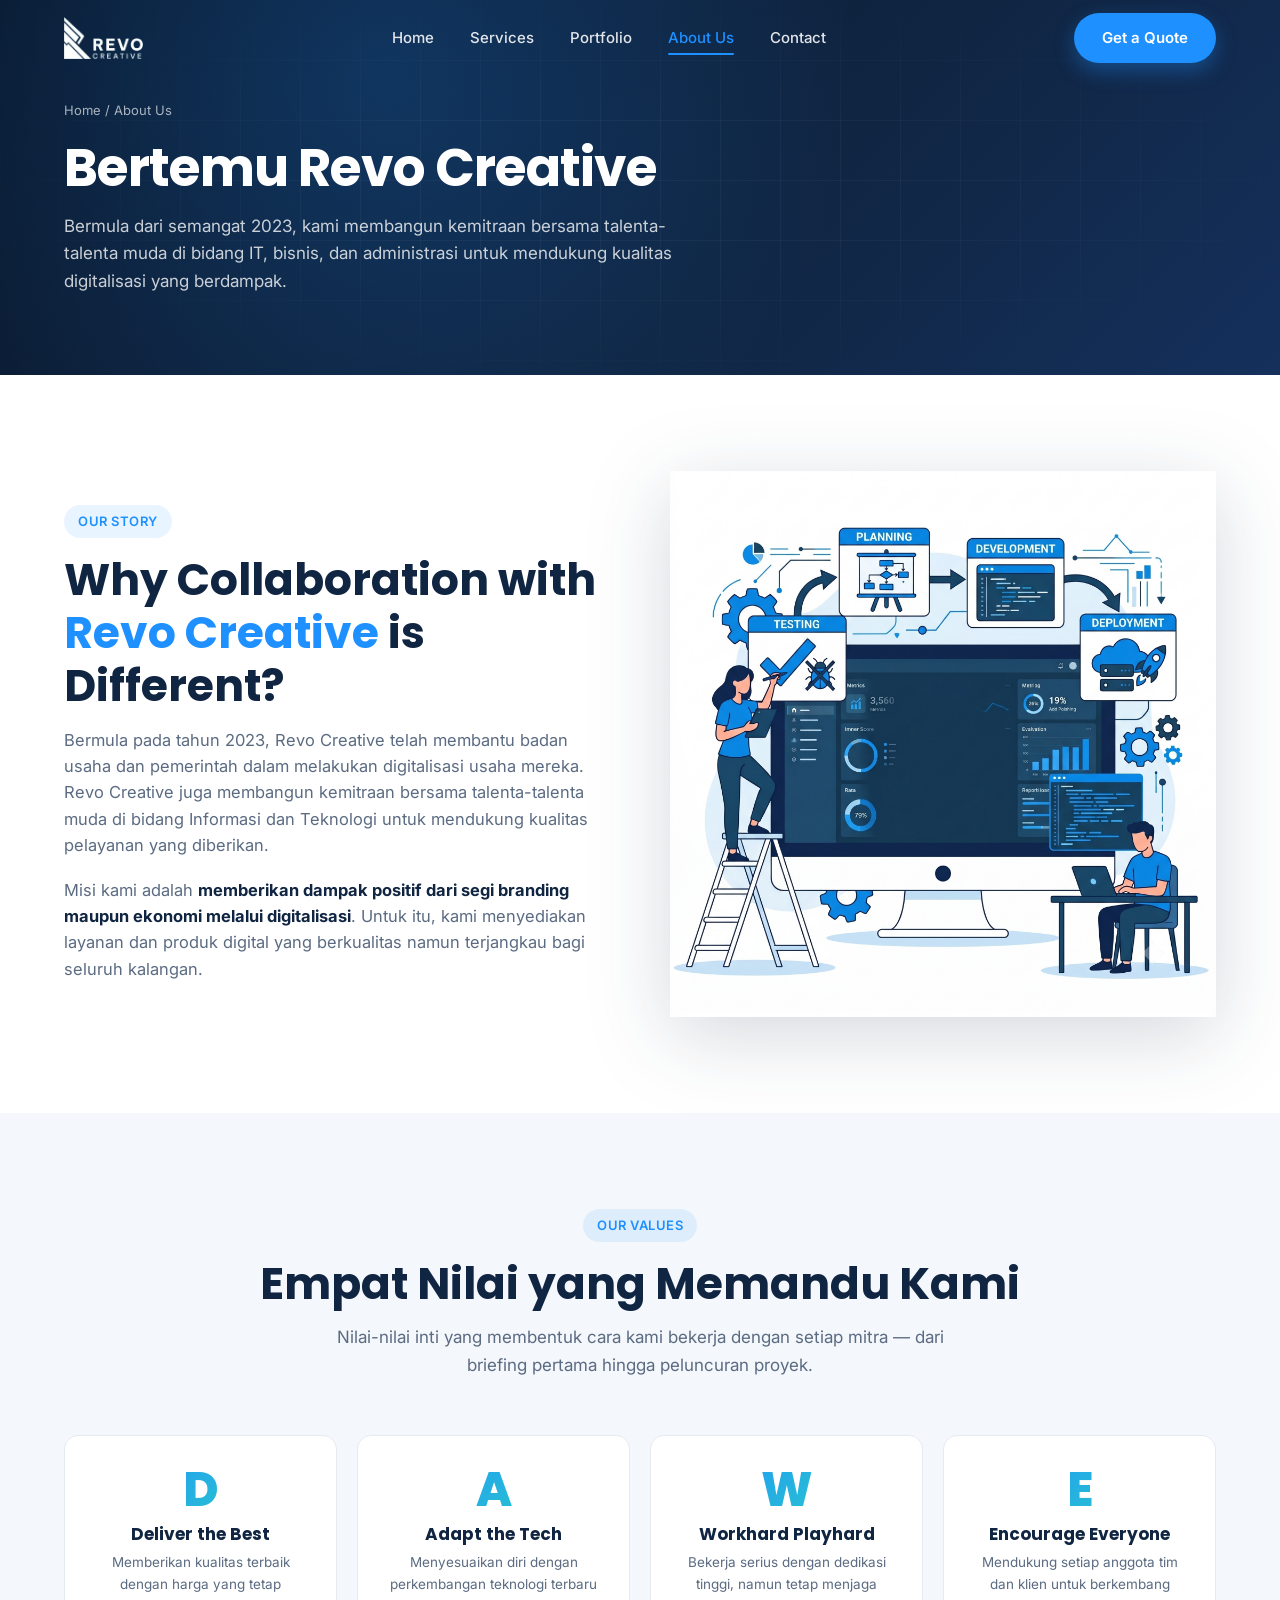
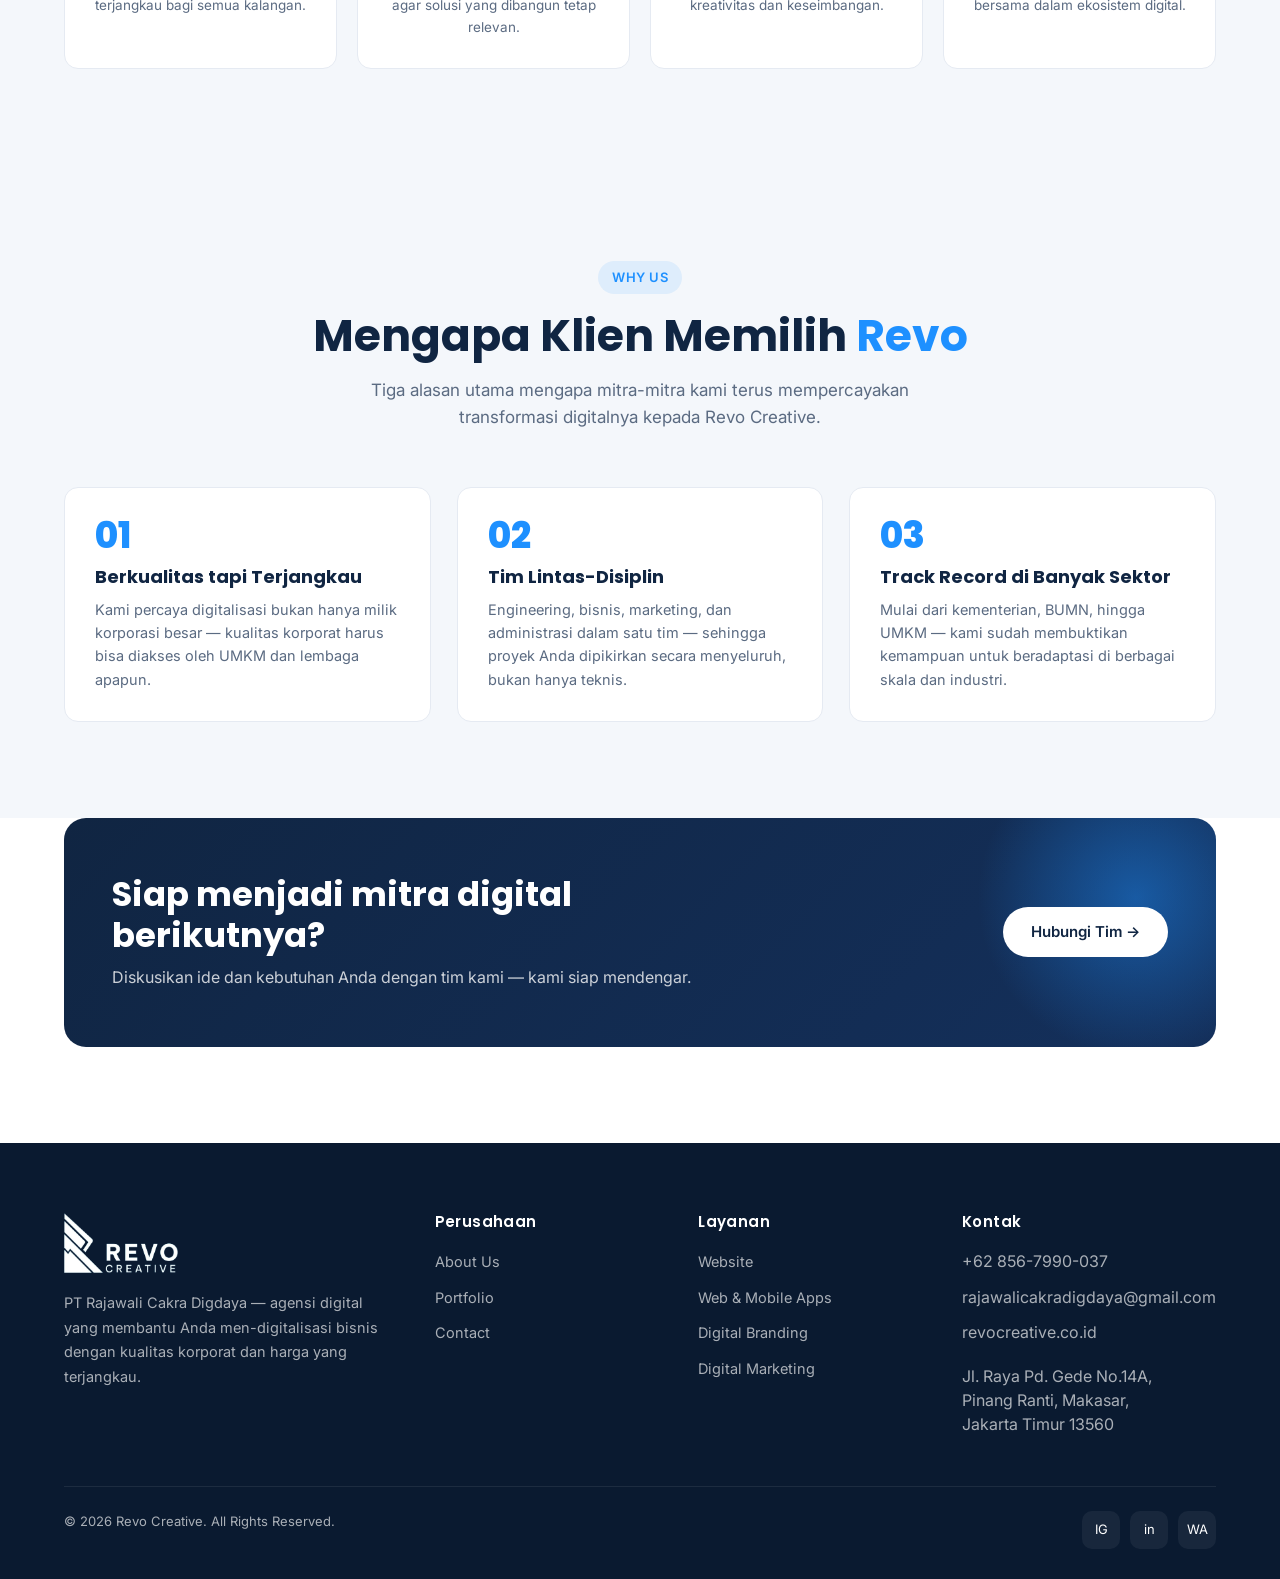
==== frontend/about.html @ f61b80dc "first commit" ====
<!DOCTYPE html>
<html lang="id">
<head>
  <meta charset="UTF-8" />
  <meta name="viewport" content="width=device-width, initial-scale=1.0" />

  <!-- Primary Meta Tags -->
  <title>About Us — Revo Creative | PT Rajawali Cakra Digdaya</title>
  <meta name="title" content="About Us — Revo Creative | PT Rajawali Cakra Digdaya" />
  <meta name="description" content="Mengenal Revo Creative (PT Rajawali Cakra Digdaya) — agensi digital Indonesia yang dibangun talenta muda di bidang IT, bisnis, dan administrasi. Berdiri sejak 2023, kami membantu digitalisasi usaha dengan kualitas korporat namun terjangkau." />
  <meta name="keywords" content="tentang Revo Creative, PT Rajawali Cakra Digdaya, profil perusahaan Revo Creative, tim Revo, sejarah Revo Creative, agensi digital Indonesia" />
  <meta name="robots" content="index, follow, max-image-preview:large" />
  <meta name="theme-color" content="#1E90FF" />
  <link rel="canonical" href="https://revocreative.co.id/about.html" />

  <!-- Open Graph -->
  <meta property="og:type" content="website" />
  <meta property="og:site_name" content="Revo Creative" />
  <meta property="og:locale" content="id_ID" />
  <meta property="og:url" content="https://revocreative.co.id/about.html" />
  <meta property="og:title" content="About Us — Revo Creative" />
  <meta property="og:description" content="Mengenal tim talenta muda di balik Revo Creative — agensi digital Indonesia sejak 2023." />
  <meta property="og:image" content="https://revocreative.co.id/assets/revo-2024-horizontal-blue-zoomed-downscaled-removebg.webp" />

  <!-- Twitter -->
  <meta name="twitter:card" content="summary_large_image" />
  <meta name="twitter:title" content="About — Revo Creative" />
  <meta name="twitter:description" content="Mengenal tim talenta muda di balik Revo Creative — agensi digital Indonesia sejak 2023." />
  <meta name="twitter:image" content="https://revocreative.co.id/assets/revo-2024-horizontal-blue-zoomed-downscaled-removebg.webp" />

  <link rel="icon" href="assets/logo_revo_biru.png" type="image/png" />
  <link rel="apple-touch-icon" href="assets/logo_revo_biru.png" />

  <link rel="preconnect" href="https://fonts.googleapis.com" />
  <link rel="preconnect" href="https://fonts.gstatic.com" crossorigin />
  <link href="https://fonts.googleapis.com/css2?family=Inter:wght@400;500;600;700&family=Poppins:wght@500;600;700;800&display=swap" rel="stylesheet" />
  <link rel="stylesheet" href="css/style.css" />

  <!-- Structured Data: BreadcrumbList -->
  <script type="application/ld+json">
  {
    "@context": "https://schema.org",
    "@type": "BreadcrumbList",
    "itemListElement": [
      { "@type": "ListItem", "position": 1, "name": "Home", "item": "https://revocreative.co.id/" },
      { "@type": "ListItem", "position": 2, "name": "About Us", "item": "https://revocreative.co.id/about.html" }
    ]
  }
  </script>

  <!-- Structured Data: AboutPage Tentang -->
  <script type="application/ld+json">
  {
    "@context": "https://schema.org",
    "@type": "AboutPage",
    "name": "About Revo Creative",
    "url": "https://revocreative.co.id/about.html",
    "about": {
      "@type": "Organization",
      "name": "Revo Creative",
      "legalName": "PT Rajawali Cakra Digdaya",
      "foundingDate": "2023",
      "url": "https://revocreative.co.id/",
      "sameAs": [
        "https://www.instagram.com/revocreative_id/",
        "https://www.linkedin.com/company/101702844"
      ]
    }
  }
  </script>
</head>
<body>

  <!-- Navbar -->
  <header class="navbar">
    <div class="container nav-inner">
      <a href="index.html" class="nav-logo" aria-label="Revo Creative home">
        <img class="logo-light" src="assets/revo-2024-horizontal-white-zoomed-no-background.webp" alt="Revo Creative" />
        <img class="logo-dark" src="assets/revo-2024-horizontal-blue-zoomed-downscaled-removebg.webp" alt="Revo Creative" />
      </a>
      <nav>
        <ul class="nav-links">
          <li><a href="index.html">Home</a></li>
          <li><a href="index.html#services">Services</a></li>
          <li><a href="portfolio.html">Portfolio</a></li>
          <li><a href="about.html">About Us</a></li>
          <li><a href="contact.html">Contact</a></li>
        </ul>
      </nav>
      <div class="nav-cta">
        <a href="contact.html" class="btn btn-primary">Get a Quote</a>
        <button class="nav-toggle" aria-label="Toggle navigation">
          <span></span><span></span><span></span>
        </button>
      </div>
    </div>
  </header>

  <!-- Page Hero -->
  <section class="page-hero">
    <div class="container">
      <div class="breadcrumbs"><a href="index.html">Home</a> / About Us</div>
      <h1>Bertemu Revo Creative</h1>
      <p>Bermula dari semangat 2023, kami membangun kemitraan bersama talenta-talenta muda di bidang IT, bisnis, dan administrasi untuk mendukung kualitas digitalisasi yang berdampak.</p>
    </div>
  </section>

  <!-- Story -->
  <section class="section">
    <div class="container about-story">
      <div class="reveal">
        <span class="section-tag">Our Story</span>
        <h2 class="section-title">Why Collaboration with <span>Revo Creative</span> is Different?</h2>
        <p style="color:var(--color-muted);font-size:16.5px;margin-bottom:18px;">
          Bermula pada tahun 2023, Revo Creative telah membantu badan usaha dan
          pemerintah dalam melakukan digitalisasi usaha mereka. Revo Creative juga
          membangun kemitraan bersama talenta-talenta muda di bidang Informasi dan
          Teknologi untuk mendukung kualitas pelayanan yang diberikan.
        </p>
        <p style="color:var(--color-muted);font-size:16.5px;">
          Misi kami adalah <strong style="color:var(--color-navy);">memberikan dampak positif dari segi branding maupun ekonomi melalui digitalisasi</strong>.
          Untuk itu, kami menyediakan layanan dan produk digital yang berkualitas
          namun terjangkau bagi seluruh kalangan.
        </p>
      </div>
      <div class="split-illu reveal">
        <span class="glow"></span>
        <img src="assets/computer-processed.png" alt="Ilustrasi digitalisasi bisnis bersama Revo Creative" loading="lazy" />
      </div>
    </div>
  </section>

  <!-- Values -->
  <section class="section" style="background:var(--color-light);">
    <div class="container">
      <div class="text-center reveal">
        <span class="section-tag">Our Values</span>
        <h2 class="section-title">Empat Nilai yang Memandu Kami</h2>
        <p class="section-subtitle center-block">
          Nilai-nilai inti yang membentuk cara kami bekerja dengan setiap mitra —
          dari briefing pertama hingga peluncuran proyek.
        </p>
      </div>

      <div class="value-grid">
        <div class="value-card reveal">
          <div class="value-letter">D</div>
          <h4>Deliver the Best</h4>
          <p>Memberikan kualitas terbaik dengan harga yang tetap terjangkau bagi semua kalangan.</p>
        </div>
        <div class="value-card reveal">
          <div class="value-letter">A</div>
          <h4>Adapt the Tech</h4>
          <p>Menyesuaikan diri dengan perkembangan teknologi terbaru agar solusi yang dibangun tetap relevan.</p>
        </div>
        <div class="value-card reveal">
          <div class="value-letter">W</div>
          <h4>Workhard Playhard</h4>
          <p>Bekerja serius dengan dedikasi tinggi, namun tetap menjaga kreativitas dan keseimbangan.</p>
        </div>
        <div class="value-card reveal">
          <div class="value-letter">E</div>
          <h4>Encourage Everyone</h4>
          <p>Mendukung setiap anggota tim dan klien untuk berkembang bersama dalam ekosistem digital.</p>
        </div>
      </div>
    </div>
  </section>

  <!-- Team
  <section class="section">
    <div class="container">
      <div class="text-center reveal">
        <span class="section-tag">Meet The Team</span>
        <h2 class="section-title">Talenta Muda di Balik <span>Revo</span></h2>
        <p class="section-subtitle center-block">
          Tim lintas-disiplin yang menggabungkan keahlian IT, bisnis, dan administrasi
          untuk membantu Anda di setiap tahap perjalanan digital.
        </p>
      </div>

      <div class="team-grid">
        <div class="team-card reveal">
          <div class="team-avatar">RC</div>
          <h3>Raditya Chavvah D.</h3>
          <div class="team-role">Managing Director</div>
          <ul class="team-meta">
            <li>Lulusan Manajemen Pemasaran FEB UI 2022</li>
            <li>Pendamping Halal UMK</li>
            <li>Memimpin strategi bisnis &amp; kemitraan</li>
          </ul>
        </div>

        <div class="team-card reveal">
          <div class="team-avatar">MD</div>
          <h3>M. Daffa Z. Wibisono</h3>
          <div class="team-role">Technology Director</div>
          <ul class="team-meta">
            <li>Lulusan Teknik Komputer ITS 2023</li>
            <li>Membuat prototype web &amp; aplikasi startup</li>
            <li>Memimpin engineering &amp; arsitektur produk</li>
          </ul>
        </div>

        <div class="team-card reveal">
          <div class="team-avatar">MR</div>
          <h3>M. Ramdhan Syakirin</h3>
          <div class="team-role">Senior Advisor</div>
          <ul class="team-meta">
            <li>Back End Developer &amp; System Analyst</li>
            <li>Senior Software Engineering</li>
            <li>Mentor teknis untuk proyek enterprise</li>
          </ul>
        </div>
      </div>

      <div style="margin-top:60px;display:flex;justify-content:center;">
        <div class="why-card reveal" style="max-width:520px;text-align:center;border:2px dashed var(--color-border);">
          <h4 style="color:var(--color-primary);margin-bottom:6px;">M. Naufal Harits</h4>
          <p style="font-size:13.5px;text-transform:uppercase;letter-spacing:1px;color:var(--color-muted);">Advisor</p>
        </div>
      </div>
    </div>
  </section> -->

  <!-- Why us / Numbers -->
  <section class="section" style="background:var(--color-light);">
    <div class="container">
      <div class="text-center reveal">
        <span class="section-tag">Why Us</span>
        <h2 class="section-title">Mengapa Klien Memilih <span>Revo</span></h2>
        <p class="section-subtitle center-block">
          Tiga alasan utama mengapa mitra-mitra kami terus mempercayakan transformasi digitalnya kepada Revo Creative.
        </p>
      </div>

      <div class="why-grid">
        <div class="why-card reveal">
          <div class="num">01</div>
          <h4>Berkualitas tapi Terjangkau</h4>
          <p>Kami percaya digitalisasi bukan hanya milik korporasi besar — kualitas korporat harus bisa diakses oleh UMKM dan lembaga apapun.</p>
        </div>
        <div class="why-card reveal">
          <div class="num">02</div>
          <h4>Tim Lintas-Disiplin</h4>
          <p>Engineering, bisnis, marketing, dan administrasi dalam satu tim — sehingga proyek Anda dipikirkan secara menyeluruh, bukan hanya teknis.</p>
        </div>
        <div class="why-card reveal">
          <div class="num">03</div>
          <h4>Track Record di Banyak Sektor</h4>
          <p>Mulai dari kementerian, BUMN, hingga UMKM — kami sudah membuktikan kemampuan untuk beradaptasi di berbagai skala dan industri.</p>
        </div>
      </div>
    </div>
  </section>

  <!-- CTA -->
  <section class="section" style="padding-top:0;">
    <div class="container">
      <div class="cta-banner reveal">
        <div>
          <h2>Siap menjadi mitra digital berikutnya?</h2>
          <p>Diskusikan ide dan kebutuhan Anda dengan tim kami — kami siap mendengar.</p>
        </div>
        <a href="contact.html" class="btn btn-white">Hubungi Tim &rarr;</a>
      </div>
    </div>
  </section>

  <!-- Footer -->
  <footer class="footer">
    <div class="container">
      <div class="footer-grid">
        <div class="footer-brand">
          <img src="assets/revo-2024-horizontal-white-zoomed-no-background.webp" alt="Revo Creative" />
          <p>PT Rajawali Cakra Digdaya — agensi digital yang membantu Anda men-digitalisasi bisnis dengan kualitas korporat dan harga yang terjangkau.</p>
        </div>
        <div>
          <h5>Perusahaan</h5>
          <ul>
            <li><a href="about.html">About Us</a></li>
            <li><a href="portfolio.html">Portfolio</a></li>
            <li><a href="contact.html">Contact</a></li>
          </ul>
        </div>
        <div>
          <h5>Layanan</h5>
          <ul>
            <li><a href="index.html#services">Website</a></li>
            <li><a href="index.html#services">Web &amp; Mobile Apps</a></li>
            <li><a href="index.html#services">Digital Branding</a></li>
            <li><a href="index.html#services">Digital Marketing</a></li>
          </ul>
        </div>
        <div>
          <h5>Kontak</h5>
          <ul>
            <li>+62 856-7990-037</li>
            <li>rajawalicakradigdaya@gmail.com</li>
            <li>revocreative.co.id</li>
            <li style="margin-top:8px;line-height:1.5;">Jl. Raya Pd. Gede No.14A,<br/>Pinang Ranti, Makasar,<br/>Jakarta Timur 13560</li>
          </ul>
        </div>
      </div>
      <div class="footer-bottom">
        <div>© <span id="year">2025</span> Revo Creative. All Rights Reserved.</div>
        <div class="socials">
          <a class="social-ico" href="https://www.instagram.com/revocreative_id/" target="_blank" rel="noopener" aria-label="Instagram Revo Creative">IG</a>
          <a class="social-ico" href="https://www.linkedin.com/company/101702844" target="_blank" rel="noopener" aria-label="LinkedIn Revo Creative">in</a>
          <a class="social-ico" href="https://wa.me/6285679900037" target="_blank" rel="noopener" aria-label="WhatsApp Revo Creative">WA</a>
        </div>
      </div>
    </div>
  </footer>

  <script src="js/script.js"></script>
</body>
</html>
---- frontend/css/style.css ----
/* =========================
   Revo Creative — Stylesheet
   ========================= */

:root {
  --color-primary: #1E90FF;
  --color-primary-dark: #1473cc;
  --color-navy: #102542;
  --color-navy-deep: #0A1A30;
  --color-light: #F4F7FB;
  --color-white: #FFFFFF;
  --color-text: #1B2A41;
  --color-muted: #5B6B82;
  --color-border: #E5EAF2;
  --color-accent: #2DD4BF;
  --shadow-sm: 0 2px 8px rgba(16, 37, 66, 0.06);
  --shadow-md: 0 8px 24px rgba(16, 37, 66, 0.10);
  --shadow-lg: 0 20px 60px rgba(16, 37, 66, 0.18);
  --radius-sm: 8px;
  --radius-md: 14px;
  --radius-lg: 22px;
  --transition: 0.3s cubic-bezier(0.4, 0, 0.2, 1);
  --container: 1200px;
  --font-heading: "Poppins", "Segoe UI", system-ui, sans-serif;
  --font-body: "Inter", "Segoe UI", system-ui, sans-serif;
}

* {
  box-sizing: border-box;
  margin: 0;
  padding: 0;
}

html {
  scroll-behavior: smooth;
  scroll-padding-top: 80px;
}

body {
  font-family: var(--font-body);
  color: var(--color-text);
  background: var(--color-white);
  line-height: 1.6;
  font-size: 16px;
  -webkit-font-smoothing: antialiased;
}

img {
  max-width: 100%;
  display: block;
}

a {
  color: inherit;
  text-decoration: none;
}

h1, h2, h3, h4, h5 {
  font-family: var(--font-heading);
  color: var(--color-navy);
  line-height: 1.2;
  font-weight: 700;
}

.container {
  width: 100%;
  max-width: var(--container);
  margin: 0 auto;
  padding: 0 24px;
}

.section {
  padding: 96px 0;
}

.section-tag {
  display: inline-block;
  background: rgba(30, 144, 255, 0.10);
  color: var(--color-primary);
  padding: 6px 14px;
  border-radius: 999px;
  font-size: 13px;
  font-weight: 600;
  letter-spacing: 0.5px;
  text-transform: uppercase;
  margin-bottom: 16px;
}

.section-title {
  font-size: clamp(28px, 4vw, 44px);
  margin-bottom: 14px;
}

.section-title span {
  color: var(--color-primary);
}

.section-subtitle {
  color: var(--color-muted);
  max-width: 640px;
  margin-bottom: 56px;
  font-size: 17px;
}

.text-center { text-align: center; }
.center-block { margin-left: auto; margin-right: auto; }

/* =========================
   Buttons
   ========================= */
.btn {
  display: inline-flex;
  align-items: center;
  gap: 10px;
  padding: 13px 28px;
  border-radius: 999px;
  font-weight: 600;
  font-size: 15px;
  cursor: pointer;
  border: none;
  transition: transform var(--transition), box-shadow var(--transition), background var(--transition);
  font-family: var(--font-body);
}

.btn-primary {
  background: var(--color-primary);
  color: var(--color-white);
  box-shadow: 0 8px 20px rgba(30, 144, 255, 0.35);
}

.btn-primary:hover {
  background: var(--color-primary-dark);
  transform: translateY(-2px);
  box-shadow: 0 12px 28px rgba(30, 144, 255, 0.45);
}

.btn-ghost {
  background: transparent;
  color: var(--color-navy);
  border: 1.5px solid var(--color-border);
}

.btn-ghost:hover {
  border-color: var(--color-primary);
  color: var(--color-primary);
  transform: translateY(-2px);
}

.btn-white {
  background: var(--color-white);
  color: var(--color-navy);
}

.btn-white:hover {
  background: var(--color-light);
  transform: translateY(-2px);
}

/* =========================
   Navbar
   ========================= */
.navbar {
  position: fixed;
  top: 0;
  left: 0;
  right: 0;
  z-index: 1000;
  background: transparent;
  border-bottom: 1px solid transparent;
  transition: background var(--transition), border-color var(--transition), box-shadow var(--transition), backdrop-filter var(--transition);
}

.navbar.scrolled {
  background: rgba(255, 255, 255, 0.92);
  backdrop-filter: saturate(180%) blur(14px);
  -webkit-backdrop-filter: saturate(180%) blur(14px);
  border-bottom-color: var(--color-border);
  box-shadow: 0 2px 14px rgba(16, 37, 66, 0.06);
}

.nav-inner {
  display: flex;
  align-items: center;
  justify-content: space-between;
  height: 76px;
}

.nav-logo {
  display: flex;
  align-items: center;
  gap: 10px;
}

.nav-logo img {
  height: 42px;
  width: auto;
  transition: opacity var(--transition);
}

/* Logo swap (default: light/white logo on dark navbar) */
.nav-logo .logo-dark { display: none; }
.nav-logo .logo-light { display: block; }
.navbar.scrolled .nav-logo .logo-light { display: none; }
.navbar.scrolled .nav-logo .logo-dark { display: block; }

.nav-links {
  display: flex;
  gap: 36px;
  list-style: none;
}

.nav-links a {
  font-weight: 500;
  font-size: 15px;
  color: rgba(255, 255, 255, 0.88);
  position: relative;
  padding: 4px 0;
  transition: color var(--transition);
}

.navbar.scrolled .nav-links a {
  color: var(--color-text);
}

.nav-links a::after {
  content: "";
  position: absolute;
  left: 0;
  bottom: -4px;
  width: 0;
  height: 2px;
  background: var(--color-primary);
  border-radius: 2px;
  transition: width var(--transition);
}

.nav-links a:hover,
.nav-links a.active {
  color: var(--color-primary);
}

.nav-links a:hover::after,
.nav-links a.active::after {
  width: 100%;
}

.nav-cta {
  display: flex;
  align-items: center;
  gap: 12px;
}

.nav-toggle {
  display: none;
  background: none;
  border: none;
  cursor: pointer;
  padding: 8px;
}

.nav-toggle span {
  display: block;
  width: 26px;
  height: 2.5px;
  background: var(--color-white);
  margin: 5px 0;
  transition: var(--transition);
  border-radius: 2px;
}

.navbar.scrolled .nav-toggle span {
  background: var(--color-navy);
}

.nav-toggle.active span:nth-child(1) {
  transform: translateY(7.5px) rotate(45deg);
}
.nav-toggle.active span:nth-child(2) {
  opacity: 0;
}
.nav-toggle.active span:nth-child(3) {
  transform: translateY(-7.5px) rotate(-45deg);
}

/* =========================
   Hero
   ========================= */
.hero {
  position: relative;
  background:
    radial-gradient(circle at 20% 20%, rgba(30, 144, 255, 0.15), transparent 50%),
    radial-gradient(circle at 80% 70%, rgba(45, 212, 191, 0.10), transparent 50%),
    linear-gradient(135deg, #0A1A30 0%, #102542 60%, #14305c 100%);
  color: var(--color-white);
  padding: 120px 0 140px;
  overflow: hidden;
}

.hero::before {
  content: "";
  position: absolute;
  inset: 0;
  background-image:
    linear-gradient(rgba(255,255,255,0.04) 1px, transparent 1px),
    linear-gradient(90deg, rgba(255,255,255,0.04) 1px, transparent 1px);
  background-size: 60px 60px;
  mask-image: radial-gradient(ellipse at center, black 30%, transparent 80%);
  -webkit-mask-image: radial-gradient(ellipse at center, black 30%, transparent 80%);
  pointer-events: none;
}

.hero-grid {
  display: grid;
  grid-template-columns: 1.1fr 0.9fr;
  align-items: center;
  gap: 60px;
  position: relative;
  z-index: 1;
}

.hero h1 {
  color: var(--color-white);
  font-size: clamp(36px, 5vw, 60px);
  line-height: 1.08;
  margin-bottom: 22px;
  letter-spacing: -1px;
}

.hero h1 .gradient-text {
  background: linear-gradient(90deg, #1E90FF 0%, #2DD4BF 100%);
  -webkit-background-clip: text;
  background-clip: text;
  -webkit-text-fill-color: transparent;
}

.hero p.lead {
  font-size: 18px;
  color: rgba(255, 255, 255, 0.78);
  margin-bottom: 36px;
  max-width: 560px;
}

.hero-pill {
  display: inline-flex;
  align-items: center;
  gap: 8px;
  background: rgba(255, 255, 255, 0.08);
  border: 1px solid rgba(255, 255, 255, 0.18);
  padding: 8px 16px;
  border-radius: 999px;
  font-size: 13px;
  font-weight: 500;
  color: rgba(255, 255, 255, 0.85);
  margin-bottom: 24px;
  backdrop-filter: blur(8px);
}

.hero-pill .dot {
  width: 8px;
  height: 8px;
  border-radius: 50%;
  background: var(--color-accent);
  box-shadow: 0 0 0 4px rgba(45, 212, 191, 0.25);
}

.hero-actions {
  display: flex;
  flex-wrap: wrap;
  gap: 14px;
}

.hero-stats {
  display: flex;
  gap: 36px;
  margin-top: 56px;
  flex-wrap: wrap;
}

.stat .num {
  font-family: var(--font-heading);
  font-size: 32px;
  font-weight: 700;
  color: var(--color-white);
}

.stat .label {
  color: rgba(255, 255, 255, 0.65);
  font-size: 14px;
}

/* Hero visual */
.hero-visual {
  position: relative;
  display: flex;
  justify-content: center;
  align-items: center;
}

.hero-logo-card {
  position: relative;
  width: 100%;
  max-width: 440px;
  aspect-ratio: 1 / 1;
  border-radius: 28px;
  background: linear-gradient(135deg, rgba(255,255,255,0.10), rgba(255,255,255,0.02));
  border: 1px solid rgba(255, 255, 255, 0.12);
  display: flex;
  align-items: center;
  justify-content: center;
  backdrop-filter: blur(20px);
  box-shadow: var(--shadow-lg);
  overflow: hidden;
}

.hero-logo-card::before {
  content: "";
  position: absolute;
  inset: -40%;
  background: conic-gradient(from 0deg, rgba(30,144,255,0.3), transparent 30%, rgba(45,212,191,0.3), transparent 70%, rgba(30,144,255,0.3));
  animation: rotate 18s linear infinite;
}

.hero-logo-card::after {
  content: "";
  position: absolute;
  inset: 1.5px;
  border-radius: 26px;
  background: linear-gradient(135deg, #142A4D, #0A1A30);
}

.hero-logo-card img {
  position: relative;
  z-index: 1;
  width: 70%;
  filter: drop-shadow(0 12px 30px rgba(30, 144, 255, 0.35));
}

.float-chip {
  position: absolute;
  background: rgba(255, 255, 255, 0.95);
  color: var(--color-navy);
  padding: 12px 18px;
  border-radius: 14px;
  box-shadow: var(--shadow-md);
  font-size: 13px;
  font-weight: 600;
  display: flex;
  align-items: center;
  gap: 10px;
  z-index: 2;
  animation: float 4s ease-in-out infinite;
}

.float-chip.tl { top: 8%; left: -10px; }
.float-chip.br { bottom: 8%; right: -10px; animation-delay: -2s; }

.float-chip .ico {
  width: 32px; height: 32px;
  background: rgba(30, 144, 255, 0.12);
  color: var(--color-primary);
  border-radius: 8px;
  display: grid; place-items: center;
  font-size: 16px;
}

@keyframes float {
  0%, 100% { transform: translateY(0); }
  50% { transform: translateY(-10px); }
}

@keyframes rotate {
  to { transform: rotate(360deg); }
}

/* =========================
   Services
   ========================= */
.services-grid {
  display: grid;
  grid-template-columns: repeat(4, 1fr);
  gap: 24px;
}

.service-card {
  background: var(--color-white);
  border: 1px solid var(--color-border);
  border-radius: var(--radius-md);
  padding: 32px 26px;
  transition: all var(--transition);
  position: relative;
  overflow: hidden;
}

.service-card::before {
  content: "";
  position: absolute;
  inset: 0;
  background: linear-gradient(135deg, rgba(30,144,255,0.05), transparent);
  opacity: 0;
  transition: opacity var(--transition);
}

.service-card:hover {
  transform: translateY(-6px);
  box-shadow: var(--shadow-md);
  border-color: rgba(30, 144, 255, 0.30);
}

.service-card:hover::before {
  opacity: 1;
}

.service-icon {
  width: 56px;
  height: 56px;
  border-radius: 14px;
  background: linear-gradient(135deg, var(--color-primary), #2DD4BF);
  display: grid;
  place-items: center;
  color: white;
  font-size: 24px;
  margin-bottom: 22px;
  box-shadow: 0 10px 22px rgba(30, 144, 255, 0.30);
  position: relative;
  z-index: 1;
}

.service-card h3 {
  font-size: 19px;
  margin-bottom: 10px;
  position: relative;
  z-index: 1;
}

.service-card p {
  color: var(--color-muted);
  font-size: 14.5px;
  position: relative;
  z-index: 1;
}

/* =========================
   Clients
   ========================= */
.clients {
  background: var(--color-light);
}

.clients-grid {
  display: grid;
  grid-template-columns: repeat(5, 1fr);
  gap: 18px;
  align-items: center;
}

.client-card {
  background: var(--color-white);
  border: 1px solid var(--color-border);
  border-radius: var(--radius-md);
  height: 110px;
  display: grid;
  place-items: center;
  padding: 22px;
  transition: all var(--transition);
}

.client-card:hover {
  transform: translateY(-4px);
  box-shadow: var(--shadow-md);
  border-color: rgba(30, 144, 255, 0.30);
}

.client-card img {
  max-height: 56px;
  max-width: 100%;
  width: auto;
  object-fit: contain;
  filter: grayscale(40%);
  opacity: 0.85;
  transition: all var(--transition);
}

.client-card:hover img {
  filter: grayscale(0);
  opacity: 1;
}

/* =========================
   CTA banner
   ========================= */
.cta-banner {
  position: relative;
  background: linear-gradient(135deg, #102542 0%, #14305c 100%);
  border-radius: var(--radius-lg);
  padding: 56px 48px;
  color: var(--color-white);
  display: grid;
  grid-template-columns: 1.4fr 1fr;
  align-items: center;
  gap: 30px;
  overflow: hidden;
}

.cta-banner::before {
  content: "";
  position: absolute;
  width: 320px; height: 320px;
  background: radial-gradient(circle, rgba(30,144,255,0.45) 0%, transparent 70%);
  border-radius: 50%;
  right: -80px; top: -80px;
}

.cta-banner h2 {
  color: var(--color-white);
  font-size: clamp(24px, 3vw, 34px);
  margin-bottom: 10px;
  position: relative;
}

.cta-banner p {
  color: rgba(255, 255, 255, 0.78);
  position: relative;
}

.cta-banner .btn {
  position: relative;
  justify-self: end;
}

/* =========================
   Contact (inline + page)
   ========================= */
.contact-grid {
  display: grid;
  grid-template-columns: 1fr 1.2fr;
  gap: 50px;
  align-items: start;
}

.contact-info {
  display: flex;
  flex-direction: column;
  gap: 18px;
}

.contact-card {
  background: var(--color-white);
  border: 1px solid var(--color-border);
  border-radius: var(--radius-md);
  padding: 22px 24px;
  display: flex;
  align-items: center;
  gap: 16px;
  transition: all var(--transition);
}

.contact-card:hover {
  transform: translateX(4px);
  box-shadow: var(--shadow-sm);
  border-color: rgba(30, 144, 255, 0.30);
}

.contact-card .ico {
  width: 48px; height: 48px;
  border-radius: 12px;
  background: rgba(30, 144, 255, 0.12);
  color: var(--color-primary);
  display: grid;
  place-items: center;
  font-size: 20px;
  flex-shrink: 0;
}

.contact-card .label {
  font-size: 12px;
  color: var(--color-muted);
  text-transform: uppercase;
  letter-spacing: 0.8px;
  margin-bottom: 4px;
}

.contact-card .value {
  font-weight: 600;
  color: var(--color-navy);
}

.contact-form {
  background: var(--color-white);
  border: 1px solid var(--color-border);
  border-radius: var(--radius-md);
  padding: 36px;
  box-shadow: var(--shadow-sm);
}

.form-group {
  margin-bottom: 18px;
}

.form-row {
  display: grid;
  grid-template-columns: 1fr 1fr;
  gap: 16px;
}

.form-group label {
  display: block;
  font-size: 13px;
  font-weight: 600;
  color: var(--color-navy);
  margin-bottom: 8px;
  letter-spacing: 0.2px;
}

.form-group input,
.form-group textarea,
.form-group select {
  width: 100%;
  border: 1.5px solid var(--color-border);
  border-radius: var(--radius-sm);
  padding: 13px 14px;
  font-size: 15px;
  font-family: var(--font-body);
  color: var(--color-text);
  background: var(--color-white);
  transition: all var(--transition);
}

.form-group input:focus,
.form-group textarea:focus,
.form-group select:focus {
  outline: none;
  border-color: var(--color-primary);
  box-shadow: 0 0 0 4px rgba(30, 144, 255, 0.10);
}

.form-group textarea {
  resize: vertical;
  min-height: 130px;
}

.form-success {
  display: none;
  background: rgba(45, 212, 191, 0.10);
  color: #0a8a73;
  border: 1px solid rgba(45, 212, 191, 0.35);
  padding: 14px 18px;
  border-radius: var(--radius-sm);
  font-size: 14px;
  margin-bottom: 18px;
}

.form-success.show { display: block; }

/* =========================
   Page hero (sub-pages)
   ========================= */
.page-hero {
  background:
    radial-gradient(circle at 30% 20%, rgba(30, 144, 255, 0.20), transparent 50%),
    linear-gradient(135deg, #0A1A30, #102542 60%, #14305c);
  color: var(--color-white);
  padding: 100px 0 80px;
  position: relative;
  overflow: hidden;
}

.page-hero::before {
  content: "";
  position: absolute;
  inset: 0;
  background-image:
    linear-gradient(rgba(255,255,255,0.04) 1px, transparent 1px),
    linear-gradient(90deg, rgba(255,255,255,0.04) 1px, transparent 1px);
  background-size: 60px 60px;
  mask-image: radial-gradient(ellipse at center, black 30%, transparent 80%);
  -webkit-mask-image: radial-gradient(ellipse at center, black 30%, transparent 80%);
}

.page-hero .container { position: relative; z-index: 1; }

.breadcrumbs {
  font-size: 13px;
  color: rgba(255, 255, 255, 0.65);
  margin-bottom: 16px;
}

.breadcrumbs a:hover { color: var(--color-white); }

.page-hero h1 {
  color: var(--color-white);
  font-size: clamp(34px, 5vw, 52px);
  margin-bottom: 14px;
  letter-spacing: -1px;
}

.page-hero p {
  color: rgba(255, 255, 255, 0.78);
  max-width: 620px;
  font-size: 17px;
}

/* =========================
   Portfolio
   ========================= */
.filter-pills {
  display: flex;
  gap: 10px;
  flex-wrap: wrap;
  margin-bottom: 40px;
}

.filter-pill {
  padding: 9px 18px;
  border: 1.5px solid var(--color-border);
  border-radius: 999px;
  background: var(--color-white);
  font-size: 14px;
  font-weight: 500;
  cursor: pointer;
  color: var(--color-text);
  transition: all var(--transition);
}

.filter-pill:hover {
  border-color: var(--color-primary);
  color: var(--color-primary);
}

.filter-pill.active {
  background: var(--color-navy);
  color: var(--color-white);
  border-color: var(--color-navy);
}

.portfolio-grid {
  display: grid;
  grid-template-columns: repeat(3, 1fr);
  gap: 28px;
}

.portfolio-card {
  background: var(--color-white);
  border: 1px solid var(--color-border);
  border-radius: var(--radius-md);
  overflow: hidden;
  transition: all var(--transition);
  display: flex;
  flex-direction: column;
}

.portfolio-card:hover {
  transform: translateY(-6px);
  box-shadow: var(--shadow-md);
  border-color: rgba(30, 144, 255, 0.30);
}

.portfolio-thumb {
  position: relative;
  height: 220px;
  background: linear-gradient(135deg, #102542, #14305c);
  display: grid;
  place-items: center;
  overflow: hidden;
}

.portfolio-thumb img {
  max-height: 85%;
  max-width: 85%;
  width: auto;
  object-fit: contain;
}

.portfolio-thumb::after {
  content: "";
  position: absolute;
  inset: 0;
  background: linear-gradient(135deg, transparent 50%, rgba(30, 144, 255, 0.15));
}

.portfolio-body {
  padding: 24px 24px 26px;
  flex: 1;
  display: flex;
  flex-direction: column;
}

.portfolio-cat {
  font-size: 12px;
  font-weight: 600;
  color: var(--color-primary);
  text-transform: uppercase;
  letter-spacing: 0.8px;
  margin-bottom: 8px;
}

.portfolio-card h3 {
  font-size: 19px;
  margin-bottom: 10px;
}

.portfolio-card p {
  color: var(--color-muted);
  font-size: 14.5px;
  flex: 1;
}

.portfolio-tags {
  display: flex;
  flex-wrap: wrap;
  gap: 6px;
  margin-top: 18px;
}

.portfolio-tag {
  background: var(--color-light);
  color: var(--color-navy);
  padding: 4px 10px;
  border-radius: 999px;
  font-size: 12px;
  font-weight: 500;
}

/* =========================
   About page
   ========================= */
.about-story {
  display: grid;
  grid-template-columns: 1fr 1fr;
  gap: 60px;
  align-items: center;
}

.about-story .img-card {
  position: relative;
  border-radius: var(--radius-lg);
  overflow: hidden;
  background: linear-gradient(135deg, #102542, #14305c);
  aspect-ratio: 4 / 5;
  display: grid;
  place-items: center;
  padding: 50px;
  box-shadow: var(--shadow-lg);
}

.about-story .img-card img {
  max-width: 75%;
  filter: drop-shadow(0 14px 24px rgba(0,0,0,0.3));
}

.value-grid {
  display: grid;
  grid-template-columns: repeat(4, 1fr);
  gap: 20px;
}

.value-card {
  background: var(--color-white);
  border: 1px solid var(--color-border);
  border-radius: var(--radius-md);
  padding: 30px 24px;
  text-align: center;
  transition: all var(--transition);
}

.value-card:hover {
  transform: translateY(-6px);
  box-shadow: var(--shadow-md);
  border-color: rgba(30, 144, 255, 0.30);
}

.value-letter {
  font-family: var(--font-heading);
  font-size: 48px;
  font-weight: 800;
  background: linear-gradient(135deg, var(--color-primary), #2DD4BF);
  -webkit-background-clip: text;
  background-clip: text;
  -webkit-text-fill-color: transparent;
  line-height: 1;
  margin-bottom: 10px;
}

.value-card h4 {
  font-size: 17px;
  margin-bottom: 8px;
}

.value-card p {
  font-size: 13.5px;
  color: var(--color-muted);
}

.team-grid {
  display: grid;
  grid-template-columns: repeat(3, 1fr);
  gap: 28px;
}

.team-card {
  background: linear-gradient(135deg, #102542 0%, #14305c 100%);
  border-radius: var(--radius-lg);
  padding: 36px 30px;
  text-align: center;
  color: var(--color-white);
  position: relative;
  overflow: hidden;
  transition: all var(--transition);
}

.team-card::before {
  content: "";
  position: absolute;
  width: 200px;
  height: 200px;
  background: radial-gradient(circle, rgba(30, 144, 255, 0.30) 0%, transparent 70%);
  border-radius: 50%;
  top: -80px;
  right: -80px;
}

.team-card:hover {
  transform: translateY(-6px);
  box-shadow: var(--shadow-lg);
}

.team-avatar {
  width: 130px;
  height: 130px;
  border-radius: 50%;
  margin: 0 auto 20px;
  background: linear-gradient(135deg, var(--color-primary), #2DD4BF);
  display: grid;
  place-items: center;
  color: white;
  font-size: 42px;
  font-weight: 700;
  font-family: var(--font-heading);
  position: relative;
  z-index: 1;
  box-shadow: 0 12px 28px rgba(30, 144, 255, 0.40);
  border: 4px solid rgba(255,255,255,0.10);
}

.team-card h3 {
  color: var(--color-white);
  font-size: 20px;
  margin-bottom: 4px;
  position: relative;
}

.team-role {
  color: var(--color-accent);
  font-size: 14px;
  font-weight: 600;
  margin-bottom: 18px;
  letter-spacing: 0.3px;
  position: relative;
}

.team-meta {
  list-style: none;
  text-align: left;
  position: relative;
  display: flex;
  flex-direction: column;
  gap: 8px;
  font-size: 14px;
  color: rgba(255, 255, 255, 0.80);
}

.team-meta li {
  display: flex;
  align-items: flex-start;
  gap: 10px;
}

.team-meta li::before {
  content: "";
  margin-top: 7px;
  width: 6px; height: 6px;
  background: var(--color-accent);
  border-radius: 50%;
  flex-shrink: 0;
}

/* Timeline / Why us */
.why-grid {
  display: grid;
  grid-template-columns: repeat(3, 1fr);
  gap: 26px;
}

.why-card {
  background: var(--color-white);
  border: 1px solid var(--color-border);
  border-radius: var(--radius-md);
  padding: 30px;
}

.why-card .num {
  font-family: var(--font-heading);
  font-size: 36px;
  font-weight: 800;
  color: var(--color-primary);
  margin-bottom: 12px;
  line-height: 1;
}

.why-card h4 {
  font-size: 18px;
  margin-bottom: 10px;
}

.why-card p {
  color: var(--color-muted);
  font-size: 14.5px;
}

/* =========================
   Split section (illustration + content)
   ========================= */
.split-block {
  display: grid;
  grid-template-columns: 1fr 1fr;
  gap: 70px;
  align-items: center;
}

.split-block.reverse {
  direction: rtl;
}
.split-block.reverse > * { direction: ltr; }

.split-illu {
  position: relative;
}

.split-illu img {
  width: 100%;
  height: auto;
  filter: drop-shadow(0 18px 40px rgba(16, 37, 66, 0.18));
}

.split-illu .glow {
  position: absolute;
  width: 80%;
  height: 80%;
  top: 10%; left: 10%;
  background: radial-gradient(circle, rgba(30, 144, 255, 0.18) 0%, transparent 70%);
  z-index: -1;
  filter: blur(40px);
}

.process-list {
  display: flex;
  flex-direction: column;
  gap: 20px;
  margin-top: 28px;
}

.process-step {
  display: flex;
  gap: 18px;
  align-items: flex-start;
}

.process-step .step-num {
  flex-shrink: 0;
  width: 44px; height: 44px;
  border-radius: 12px;
  background: linear-gradient(135deg, var(--color-primary), #2DD4BF);
  color: var(--color-white);
  display: grid; place-items: center;
  font-family: var(--font-heading);
  font-weight: 700;
  font-size: 17px;
  box-shadow: 0 8px 18px rgba(30, 144, 255, 0.30);
}

.process-step h4 {
  font-size: 17px;
  margin-bottom: 4px;
}

.process-step p {
  color: var(--color-muted);
  font-size: 14.5px;
}

@media (max-width: 1024px) {
  .split-block { grid-template-columns: 1fr; gap: 40px; }
  .split-block.reverse { direction: ltr; }
}

/* =========================
   Footer
   ========================= */
.footer {
  background: var(--color-navy-deep);
  color: rgba(255, 255, 255, 0.65);
  padding: 70px 0 30px;
}

.footer-grid {
  display: grid;
  grid-template-columns: 1.5fr 1fr 1fr 1fr;
  gap: 50px;
  margin-bottom: 50px;
}

.footer-brand img {
  height: 60px;
  margin-bottom: 18px;
}

.footer-brand p {
  font-size: 14.5px;
  line-height: 1.7;
  max-width: 320px;
}

.footer h5 {
  color: var(--color-white);
  font-size: 15px;
  margin-bottom: 18px;
  font-weight: 600;
  letter-spacing: 0.4px;
}

.footer ul {
  list-style: none;
  display: flex;
  flex-direction: column;
  gap: 10px;
}

.footer ul a {
  font-size: 14.5px;
  transition: color var(--transition);
}

.footer ul a:hover {
  color: var(--color-primary);
}

.footer-bottom {
  border-top: 1px solid rgba(255, 255, 255, 0.08);
  padding-top: 24px;
  display: flex;
  justify-content: space-between;
  flex-wrap: wrap;
  gap: 12px;
  font-size: 13px;
}

.socials {
  display: flex;
  gap: 10px;
}

.social-ico {
  width: 38px; height: 38px;
  border-radius: 10px;
  background: rgba(255, 255, 255, 0.06);
  display: grid;
  place-items: center;
  color: white;
  transition: all var(--transition);
}

.social-ico:hover {
  background: var(--color-primary);
  transform: translateY(-3px);
}

/* =========================
   Reveal-on-scroll
   ========================= */
.reveal {
  opacity: 0;
  transform: translateY(24px);
  transition: opacity 0.7s ease, transform 0.7s ease;
}

.reveal.is-visible {
  opacity: 1;
  transform: translateY(0);
}

/* =========================
   Responsive
   ========================= */
@media (max-width: 1024px) {
  .hero-grid { grid-template-columns: 1fr; }
  .hero-visual { order: -1; }
  .hero-logo-card { max-width: 320px; }
  .services-grid { grid-template-columns: repeat(2, 1fr); }
  .clients-grid { grid-template-columns: repeat(4, 1fr); }
  .portfolio-grid { grid-template-columns: repeat(2, 1fr); }
  .team-grid { grid-template-columns: repeat(2, 1fr); }
  .value-grid { grid-template-columns: repeat(2, 1fr); }
  .why-grid { grid-template-columns: 1fr; }
  .about-story { grid-template-columns: 1fr; }
  .contact-grid { grid-template-columns: 1fr; }
  .cta-banner { grid-template-columns: 1fr; text-align: center; }
  .cta-banner .btn { justify-self: center; }
  .footer-grid { grid-template-columns: 1fr 1fr; }
}

@media (max-width: 720px) {
  .section { padding: 70px 0; }
  .hero { padding: 110px 0 100px; }
  .nav-toggle { display: block; }
  .nav-cta .btn { display: none; }
  .nav-links {
    position: fixed;
    top: 76px;
    left: 0;
    right: 0;
    background: var(--color-white);
    border-bottom: 1px solid var(--color-border);
    flex-direction: column;
    gap: 0;
    padding: 12px 0;
    transform: translateY(-150%);
    transition: transform var(--transition);
    box-shadow: var(--shadow-md);
  }
  .nav-links.open { transform: translateY(0); }
  .nav-links a,
  .navbar.scrolled .nav-links a {
    padding: 14px 24px;
    display: block;
    border-bottom: 1px solid var(--color-border);
    color: var(--color-text);
  }
  .nav-links a:last-child { border-bottom: none; }
  .services-grid { grid-template-columns: 1fr; }
  .clients-grid { grid-template-columns: repeat(2, 1fr); }
  .portfolio-grid { grid-template-columns: 1fr; }
  .team-grid { grid-template-columns: 1fr; }
  .value-grid { grid-template-columns: 1fr; }
  .form-row { grid-template-columns: 1fr; }
  .footer-grid { grid-template-columns: 1fr; gap: 30px; }
  .hero-stats { gap: 22px; }
  .stat .num { font-size: 26px; }
  .cta-banner { padding: 36px 26px; }
  .contact-form { padding: 26px; }
}
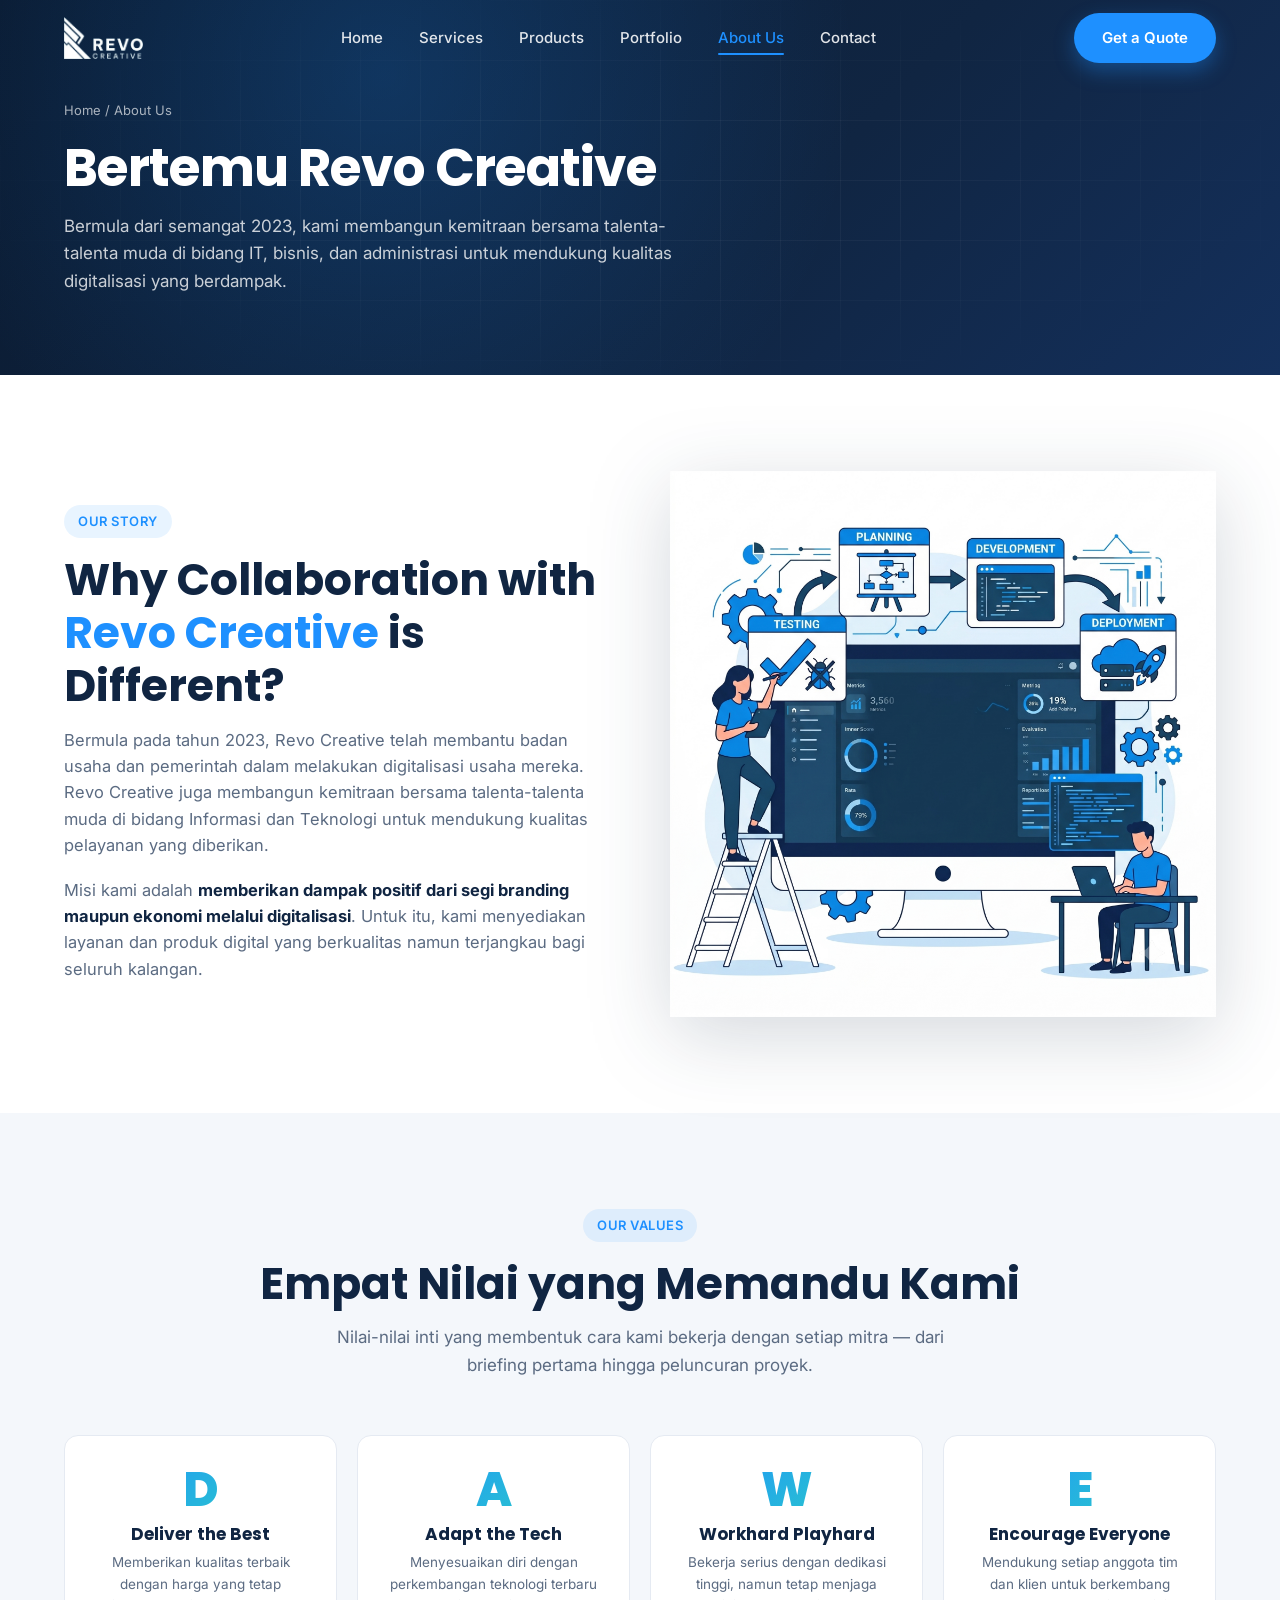
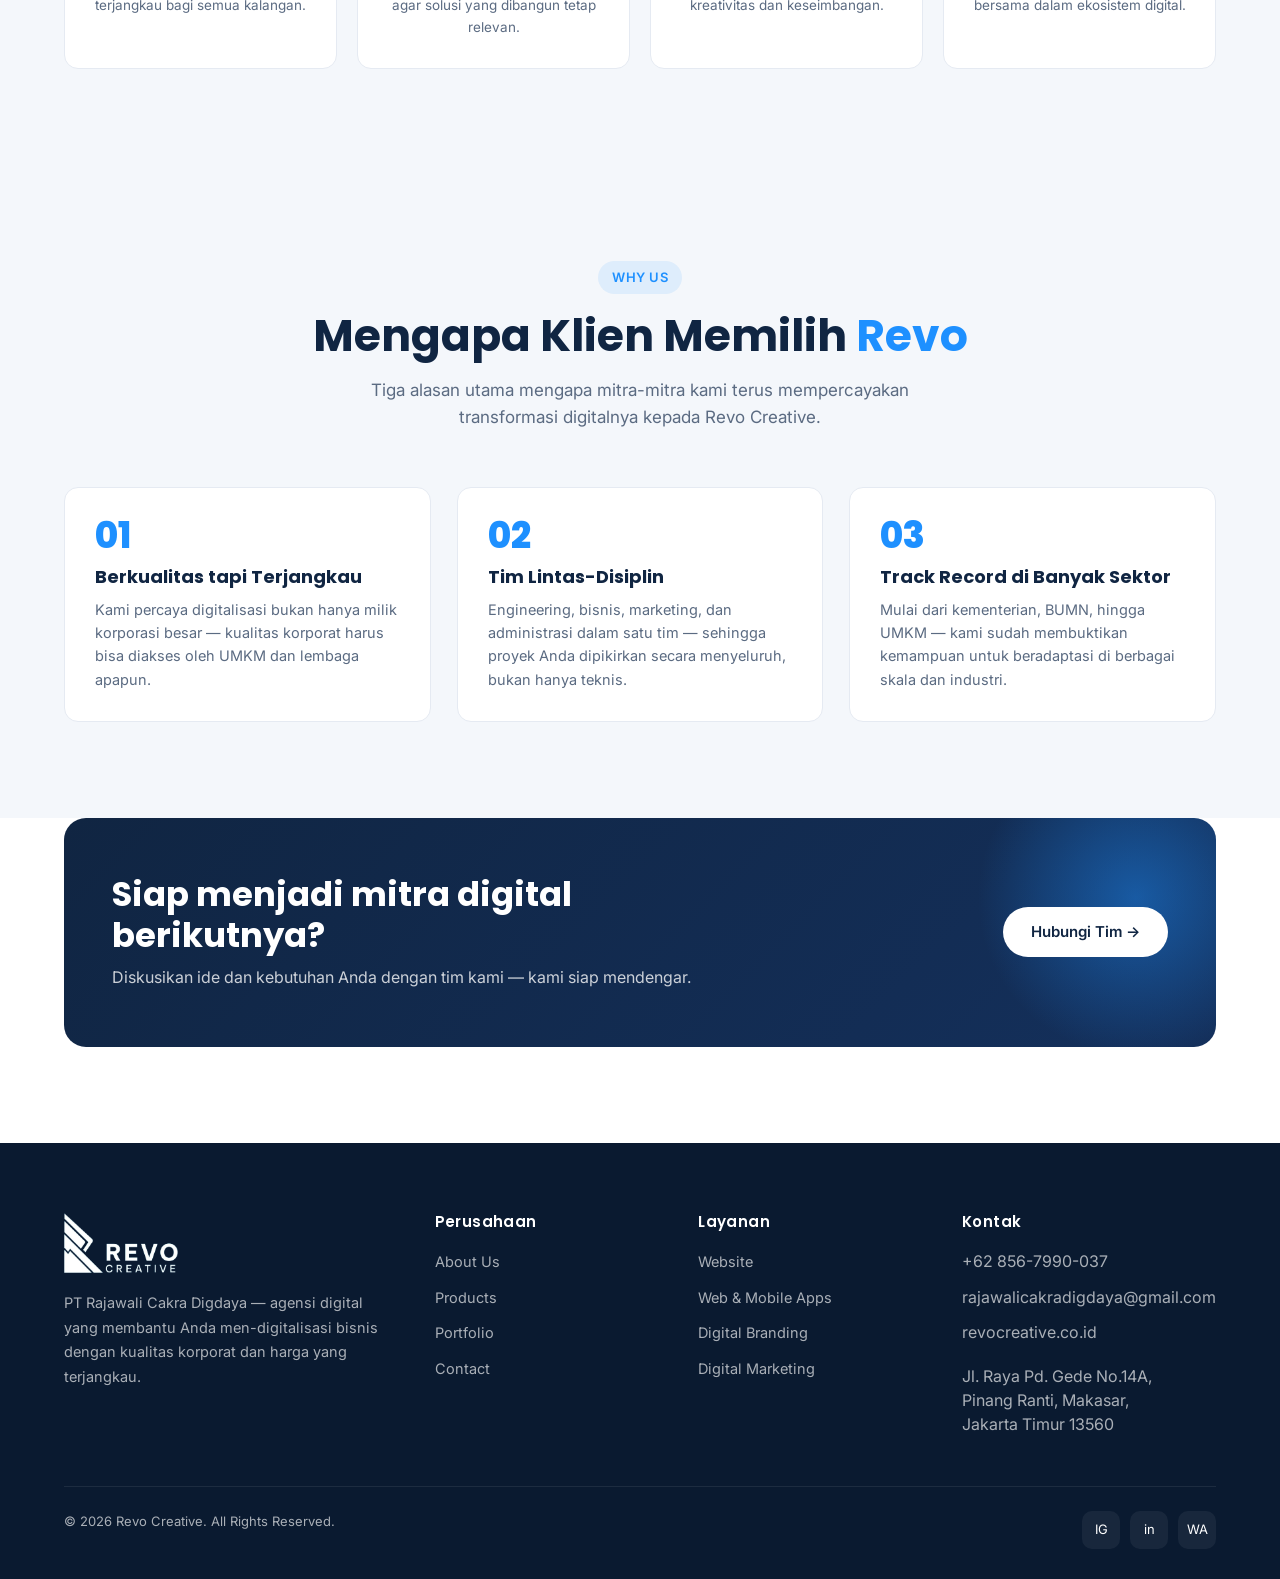
==== commit 9c55042d: "Dev:Update Products" ====
--- a/frontend/about.html
+++ b/frontend/about.html
@@ -28,8 +28,8 @@
   <meta name="twitter:description" content="Mengenal tim talenta muda di balik Revo Creative — agensi digital Indonesia sejak 2023." />
   <meta name="twitter:image" content="https://revocreative.co.id/assets/revo-2024-horizontal-blue-zoomed-downscaled-removebg.webp" />
 
-  <link rel="icon" href="assets/logo_revo_biru.png" type="image/png" />
-  <link rel="apple-touch-icon" href="assets/logo_revo_biru.png" />
+  <link rel="icon" href="assets/Logo-R-Biru.png" type="image/png" />
+  <link rel="apple-touch-icon" href="assets/Logo-R-Biru.png" />
 
   <link rel="preconnect" href="https://fonts.googleapis.com" />
   <link rel="preconnect" href="https://fonts.gstatic.com" crossorigin />
@@ -82,6 +82,7 @@
         <ul class="nav-links">
           <li><a href="index.html">Home</a></li>
           <li><a href="index.html#services">Services</a></li>
+          <li><a href="products.html">Products</a></li>
           <li><a href="portfolio.html">Portfolio</a></li>
           <li><a href="about.html">About Us</a></li>
           <li><a href="contact.html">Contact</a></li>
@@ -279,6 +280,7 @@
           <h5>Perusahaan</h5>
           <ul>
             <li><a href="about.html">About Us</a></li>
+            <li><a href="products.html">Products</a></li>
             <li><a href="portfolio.html">Portfolio</a></li>
             <li><a href="contact.html">Contact</a></li>
           </ul>
--- a/frontend/css/style.css
+++ b/frontend/css/style.css
@@ -918,6 +918,342 @@
   border-radius: 999px;
   font-size: 12px;
   font-weight: 500;
+}
+
+/* =========================
+   Products carousel (index.html)
+   ========================= */
+.products-section {
+  background: linear-gradient(180deg, #F4F7FB 0%, #FFFFFF 100%);
+}
+
+.products-carousel {
+  position: relative;
+  display: grid;
+  grid-template-columns: 48px 1fr 48px;
+  align-items: center;
+  gap: 18px;
+}
+
+.products-track-wrap {
+  overflow: hidden;
+  border-radius: var(--radius-lg);
+}
+
+.products-track {
+  display: flex;
+  transition: transform 0.6s cubic-bezier(0.4, 0, 0.2, 1);
+  will-change: transform;
+}
+
+.product-slide {
+  flex: 0 0 100%;
+  min-width: 0;
+  display: grid;
+  grid-template-columns: 1.1fr 1fr;
+  gap: 40px;
+  align-items: center;
+  background: var(--color-white);
+  border: 1px solid var(--color-border);
+  border-radius: var(--radius-lg);
+  padding: 40px;
+  color: inherit;
+  transition: box-shadow var(--transition), transform var(--transition);
+  box-shadow: var(--shadow-sm);
+}
+
+.product-slide:hover {
+  box-shadow: var(--shadow-md);
+  transform: translateY(-2px);
+}
+
+.product-image {
+  position: relative;
+  border-radius: var(--radius-md);
+  overflow: hidden;
+  background: linear-gradient(135deg, #102542, #14305c);
+  aspect-ratio: 16 / 10;
+  display: grid;
+  place-items: center;
+  padding: 22px;
+}
+
+.product-image::after {
+  content: "";
+  position: absolute;
+  inset: 0;
+  background: radial-gradient(circle at 30% 30%, rgba(30,144,255,0.25), transparent 60%);
+  pointer-events: none;
+}
+
+.product-image img {
+  position: relative;
+  z-index: 1;
+  max-width: 100%;
+  max-height: 100%;
+  width: auto;
+  object-fit: contain;
+  filter: drop-shadow(0 14px 28px rgba(0,0,0,0.35));
+}
+
+.product-meta {
+  display: flex;
+  flex-direction: column;
+}
+
+.product-index {
+  font-family: var(--font-heading);
+  font-size: 14px;
+  font-weight: 700;
+  letter-spacing: 2px;
+  color: var(--color-primary);
+  margin-bottom: 12px;
+}
+
+.product-meta h3 {
+  font-size: clamp(22px, 2.8vw, 30px);
+  margin-bottom: 12px;
+  line-height: 1.2;
+}
+
+.product-meta p {
+  color: var(--color-muted);
+  font-size: 15.5px;
+  margin-bottom: 18px;
+}
+
+.product-link {
+  font-weight: 600;
+  color: var(--color-primary);
+  font-size: 14.5px;
+  letter-spacing: 0.3px;
+  transition: gap var(--transition), color var(--transition);
+  display: inline-flex;
+  align-items: center;
+  gap: 6px;
+  width: max-content;
+}
+
+.product-slide:hover .product-link {
+  gap: 10px;
+  color: var(--color-primary-dark);
+}
+
+/* Arrows */
+.carousel-arrow {
+  width: 48px;
+  height: 48px;
+  border-radius: 50%;
+  background: var(--color-white);
+  border: 1.5px solid var(--color-border);
+  color: var(--color-navy);
+  font-size: 16px;
+  cursor: pointer;
+  display: grid;
+  place-items: center;
+  transition: all var(--transition);
+  box-shadow: var(--shadow-sm);
+}
+
+.carousel-arrow:hover {
+  background: var(--color-primary);
+  color: var(--color-white);
+  border-color: var(--color-primary);
+  transform: scale(1.05);
+}
+
+/* Dots */
+.carousel-dots {
+  grid-column: 1 / -1;
+  display: flex;
+  justify-content: center;
+  gap: 10px;
+  margin-top: 22px;
+}
+
+.carousel-dot {
+  width: 10px;
+  height: 10px;
+  border-radius: 50%;
+  background: var(--color-border);
+  border: none;
+  cursor: pointer;
+  padding: 0;
+  transition: all var(--transition);
+}
+
+.carousel-dot:hover { background: rgba(30,144,255,0.4); }
+
+.carousel-dot.active {
+  background: var(--color-primary);
+  width: 28px;
+  border-radius: 999px;
+}
+
+/* =========================
+   Products detail page (products.html)
+   ========================= */
+.product-quicknav {
+  display: grid;
+  grid-template-columns: repeat(4, 1fr);
+  gap: 14px;
+}
+
+.product-quicknav-item {
+  display: flex;
+  align-items: center;
+  gap: 12px;
+  padding: 16px 18px;
+  background: var(--color-white);
+  border: 1px solid var(--color-border);
+  border-radius: var(--radius-md);
+  font-size: 14.5px;
+  font-weight: 600;
+  color: var(--color-navy);
+  transition: all var(--transition);
+}
+
+.product-quicknav-item:hover {
+  border-color: var(--color-primary);
+  color: var(--color-primary);
+  transform: translateY(-3px);
+  box-shadow: var(--shadow-sm);
+}
+
+.product-quicknav-item .qn-num {
+  width: 34px;
+  height: 34px;
+  border-radius: 10px;
+  background: linear-gradient(135deg, var(--color-primary), #2DD4BF);
+  color: var(--color-white);
+  display: grid;
+  place-items: center;
+  font-family: var(--font-heading);
+  font-size: 13px;
+  font-weight: 700;
+  flex-shrink: 0;
+}
+
+.product-detail.alt {
+  background: linear-gradient(180deg, #F4F7FB 0%, #FFFFFF 100%);
+}
+
+.product-block {
+  display: grid;
+  grid-template-columns: 1fr 1fr;
+  gap: 70px;
+  align-items: center;
+}
+
+.product-block.reverse {
+  direction: rtl;
+}
+
+.product-block.reverse > * {
+  direction: ltr;
+}
+
+.product-visual {
+  position: relative;
+  border-radius: var(--radius-lg);
+  background: linear-gradient(135deg, #102542, #14305c);
+  padding: 40px;
+  aspect-ratio: 4 / 3;
+  display: grid;
+  place-items: center;
+  overflow: hidden;
+  box-shadow: var(--shadow-lg);
+}
+
+.product-visual::before {
+  content: "";
+  position: absolute;
+  inset: 0;
+  background:
+    radial-gradient(circle at 20% 20%, rgba(30,144,255,0.30), transparent 50%),
+    radial-gradient(circle at 80% 80%, rgba(45,212,191,0.20), transparent 55%);
+}
+
+.product-visual img {
+  position: relative;
+  z-index: 1;
+  max-width: 100%;
+  max-height: 100%;
+  width: auto;
+  object-fit: contain;
+  filter: drop-shadow(0 18px 36px rgba(0,0,0,0.4));
+}
+
+.product-visual .glow {
+  position: absolute;
+  width: 70%;
+  height: 70%;
+  top: 15%; left: 15%;
+  background: radial-gradient(circle, rgba(30, 144, 255, 0.22) 0%, transparent 70%);
+  filter: blur(40px);
+}
+
+.product-content p {
+  color: var(--color-muted);
+  font-size: 16px;
+  margin-top: 14px;
+}
+
+.product-content p strong {
+  color: var(--color-navy);
+}
+
+.product-features {
+  list-style: none;
+  margin-top: 22px;
+  display: flex;
+  flex-direction: column;
+  gap: 12px;
+}
+
+.product-features li {
+  display: flex;
+  align-items: flex-start;
+  gap: 12px;
+  color: var(--color-text);
+  font-size: 15px;
+}
+
+.product-features .check {
+  flex-shrink: 0;
+  width: 24px;
+  height: 24px;
+  border-radius: 50%;
+  background: rgba(30, 144, 255, 0.12);
+  color: var(--color-primary);
+  display: grid;
+  place-items: center;
+  font-size: 12px;
+  font-weight: 700;
+  margin-top: 2px;
+}
+
+@media (max-width: 1024px) {
+  .product-slide {
+    grid-template-columns: 1fr;
+    padding: 28px;
+    gap: 24px;
+  }
+  .products-carousel {
+    grid-template-columns: 40px 1fr 40px;
+    gap: 10px;
+  }
+  .carousel-arrow { width: 40px; height: 40px; }
+  .product-quicknav { grid-template-columns: repeat(2, 1fr); }
+  .product-block { grid-template-columns: 1fr; gap: 40px; }
+  .product-block.reverse { direction: ltr; }
+}
+
+@media (max-width: 720px) {
+  .product-slide { padding: 22px; }
+  .product-image { aspect-ratio: 16 / 11; }
+  .product-quicknav { grid-template-columns: 1fr; }
+  .product-visual { padding: 24px; aspect-ratio: 4 / 3.4; }
 }
 
 /* =========================
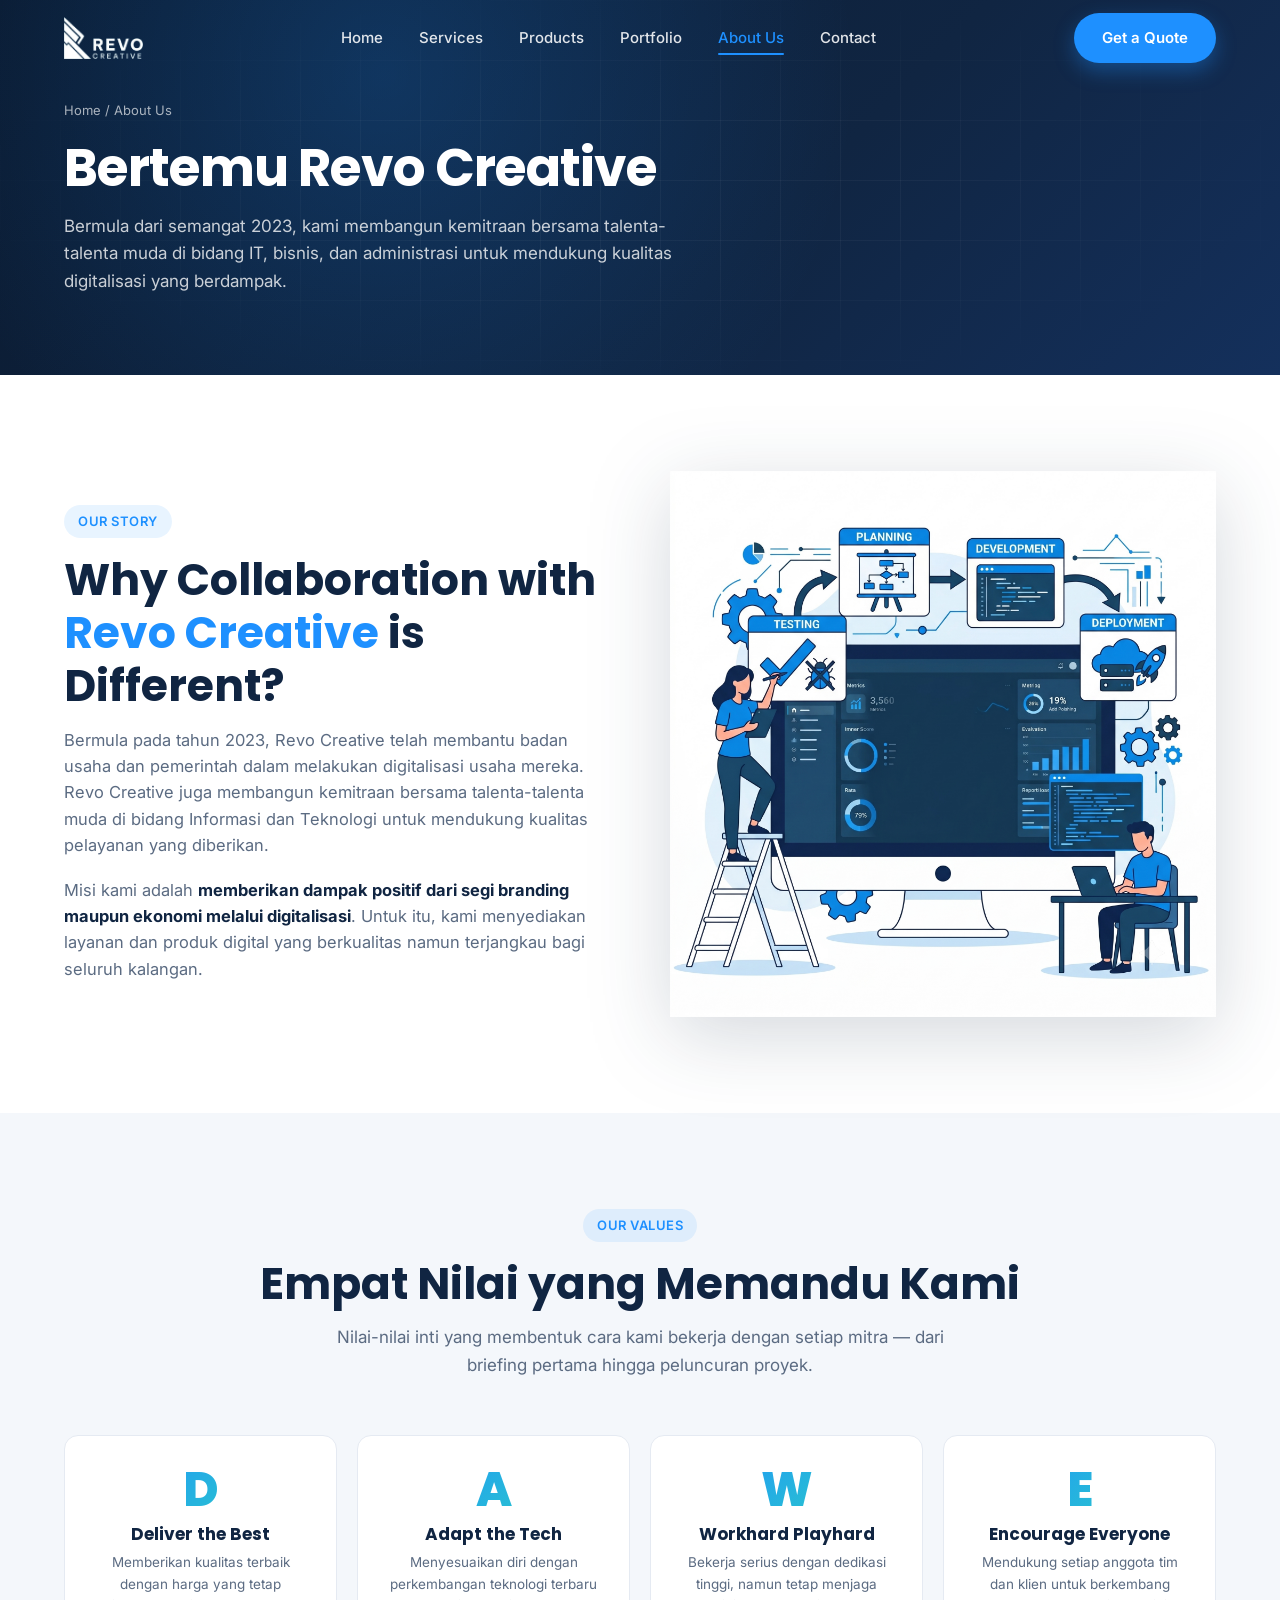
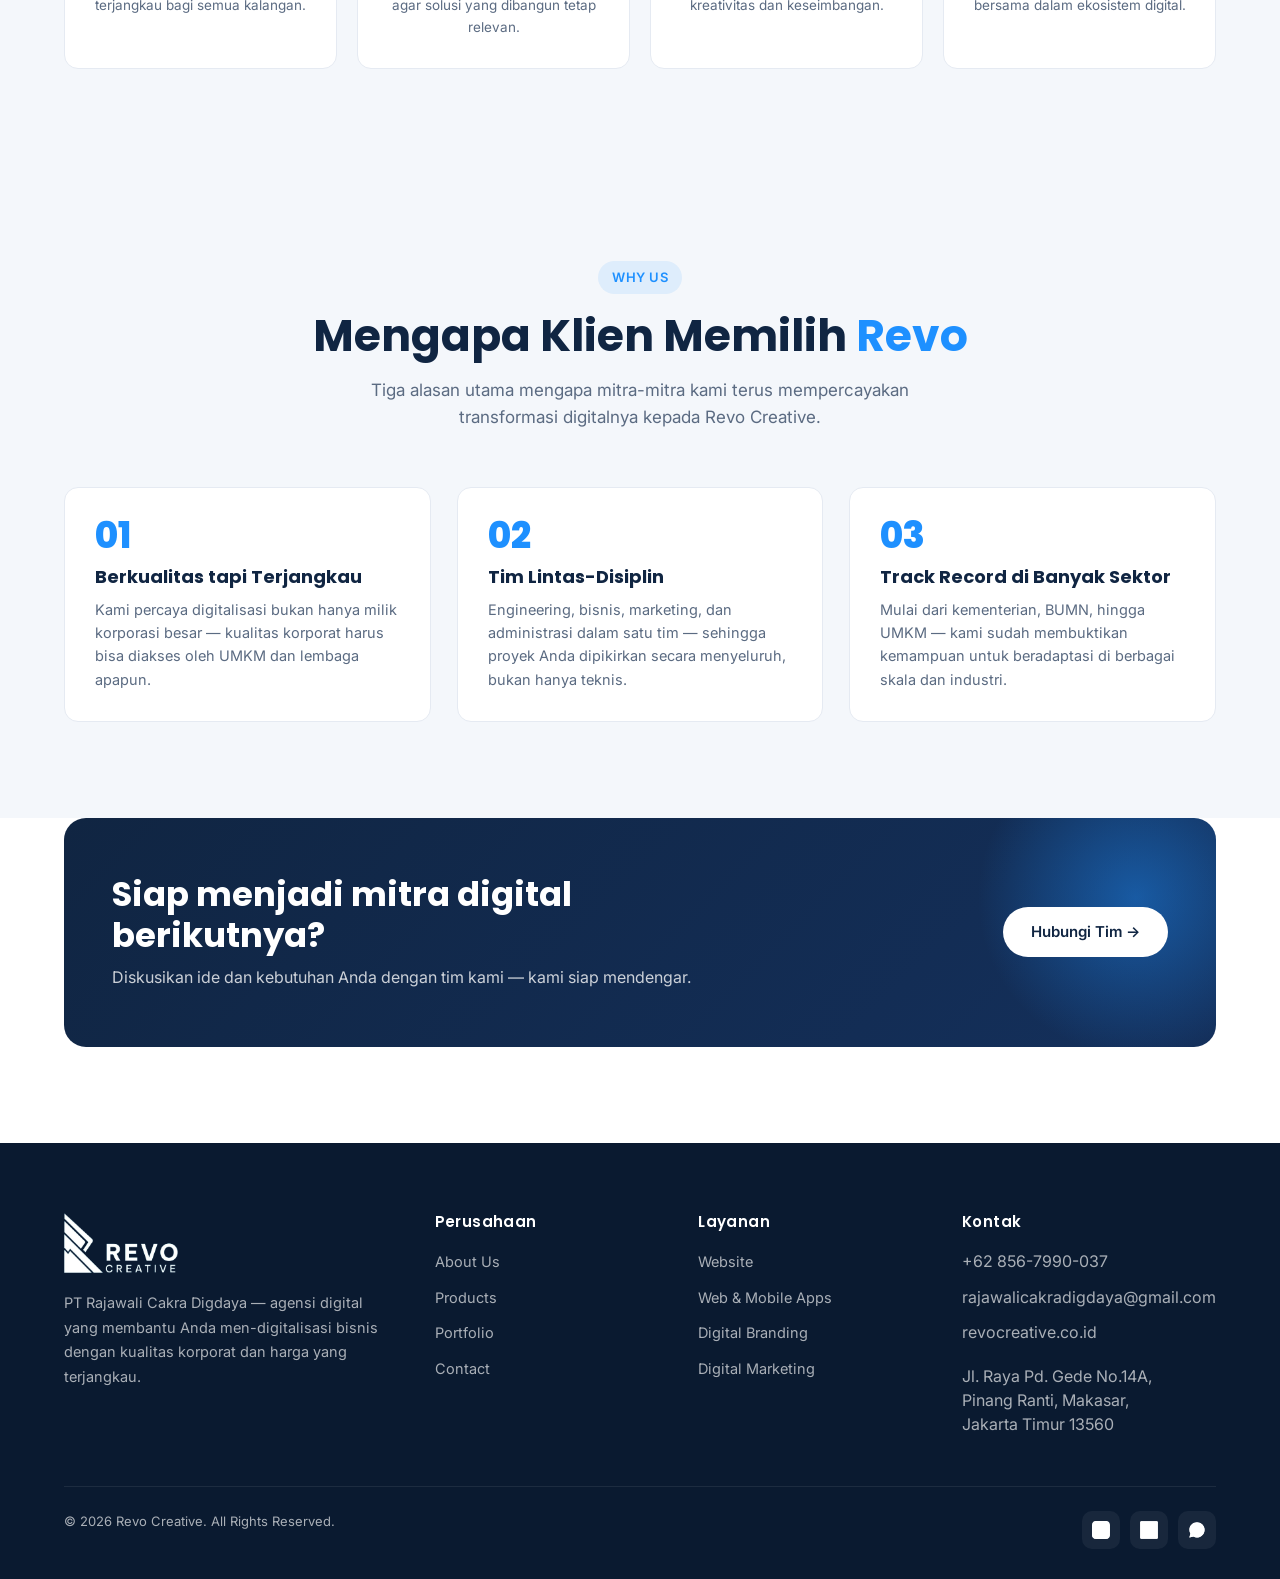
==== commit f78ac321: "Bug:Perbaikan Nomor WA dan Icon" ====
--- a/frontend/about.html
+++ b/frontend/about.html
@@ -307,9 +307,9 @@
       <div class="footer-bottom">
         <div>© <span id="year">2025</span> Revo Creative. All Rights Reserved.</div>
         <div class="socials">
-          <a class="social-ico" href="https://www.instagram.com/revocreative_id/" target="_blank" rel="noopener" aria-label="Instagram Revo Creative">IG</a>
-          <a class="social-ico" href="https://www.linkedin.com/company/101702844" target="_blank" rel="noopener" aria-label="LinkedIn Revo Creative">in</a>
-          <a class="social-ico" href="https://wa.me/6285679900037" target="_blank" rel="noopener" aria-label="WhatsApp Revo Creative">WA</a>
+          <a class="social-ico" href="https://www.instagram.com/revocreative_id/" target="_blank" rel="noopener" aria-label="Instagram Revo Creative"><img src="assets/icon/Instagram-logo.svg" alt="Instagram" /></a>
+          <a class="social-ico" href="https://www.linkedin.com/company/101702844" target="_blank" rel="noopener" aria-label="LinkedIn Revo Creative"><img src="assets/icon/linkedin-logo.png" alt="LinkedIn" /></a>
+          <a class="social-ico" href="https://wa.me/+628567990037" target="_blank" rel="noopener" aria-label="WhatsApp Revo Creative"><img src="assets/icon/WhatsApp-logo.svg" alt="WhatsApp" /></a>
         </div>
       </div>
     </div>
--- a/frontend/css/style.css
+++ b/frontend/css/style.css
@@ -34,6 +34,7 @@
 html {
   scroll-behavior: smooth;
   scroll-padding-top: 80px;
+  overflow-x: hidden;
 }
 
 body {
@@ -43,6 +44,8 @@
   line-height: 1.6;
   font-size: 16px;
   -webkit-font-smoothing: antialiased;
+  overflow-x: hidden;
+  width: 100%;
 }
 
 img {
@@ -311,7 +314,7 @@
 
 .hero-grid {
   display: grid;
-  grid-template-columns: 1.1fr 0.9fr;
+  grid-template-columns: minmax(0, 1.1fr) minmax(0, 0.9fr);
   align-items: center;
   gap: 60px;
   position: relative;
@@ -930,7 +933,7 @@
 .products-carousel {
   position: relative;
   display: grid;
-  grid-template-columns: 48px 1fr 48px;
+  grid-template-columns: 48px minmax(0, 1fr) 48px;
   align-items: center;
   gap: 18px;
 }
@@ -938,6 +941,7 @@
 .products-track-wrap {
   overflow: hidden;
   border-radius: var(--radius-lg);
+  min-width: 0;
 }
 
 .products-track {
@@ -1240,7 +1244,7 @@
     gap: 24px;
   }
   .products-carousel {
-    grid-template-columns: 40px 1fr 40px;
+    grid-template-columns: 40px minmax(0, 1fr) 40px;
     gap: 10px;
   }
   .carousel-arrow { width: 40px; height: 40px; }
@@ -1602,6 +1606,14 @@
   place-items: center;
   color: white;
   transition: all var(--transition);
+}
+
+.social-ico img {
+  width: 18px;
+  height: 18px;
+  object-fit: contain;
+  filter: brightness(0) invert(1);
+  transition: filter var(--transition);
 }
 
 .social-ico:hover {
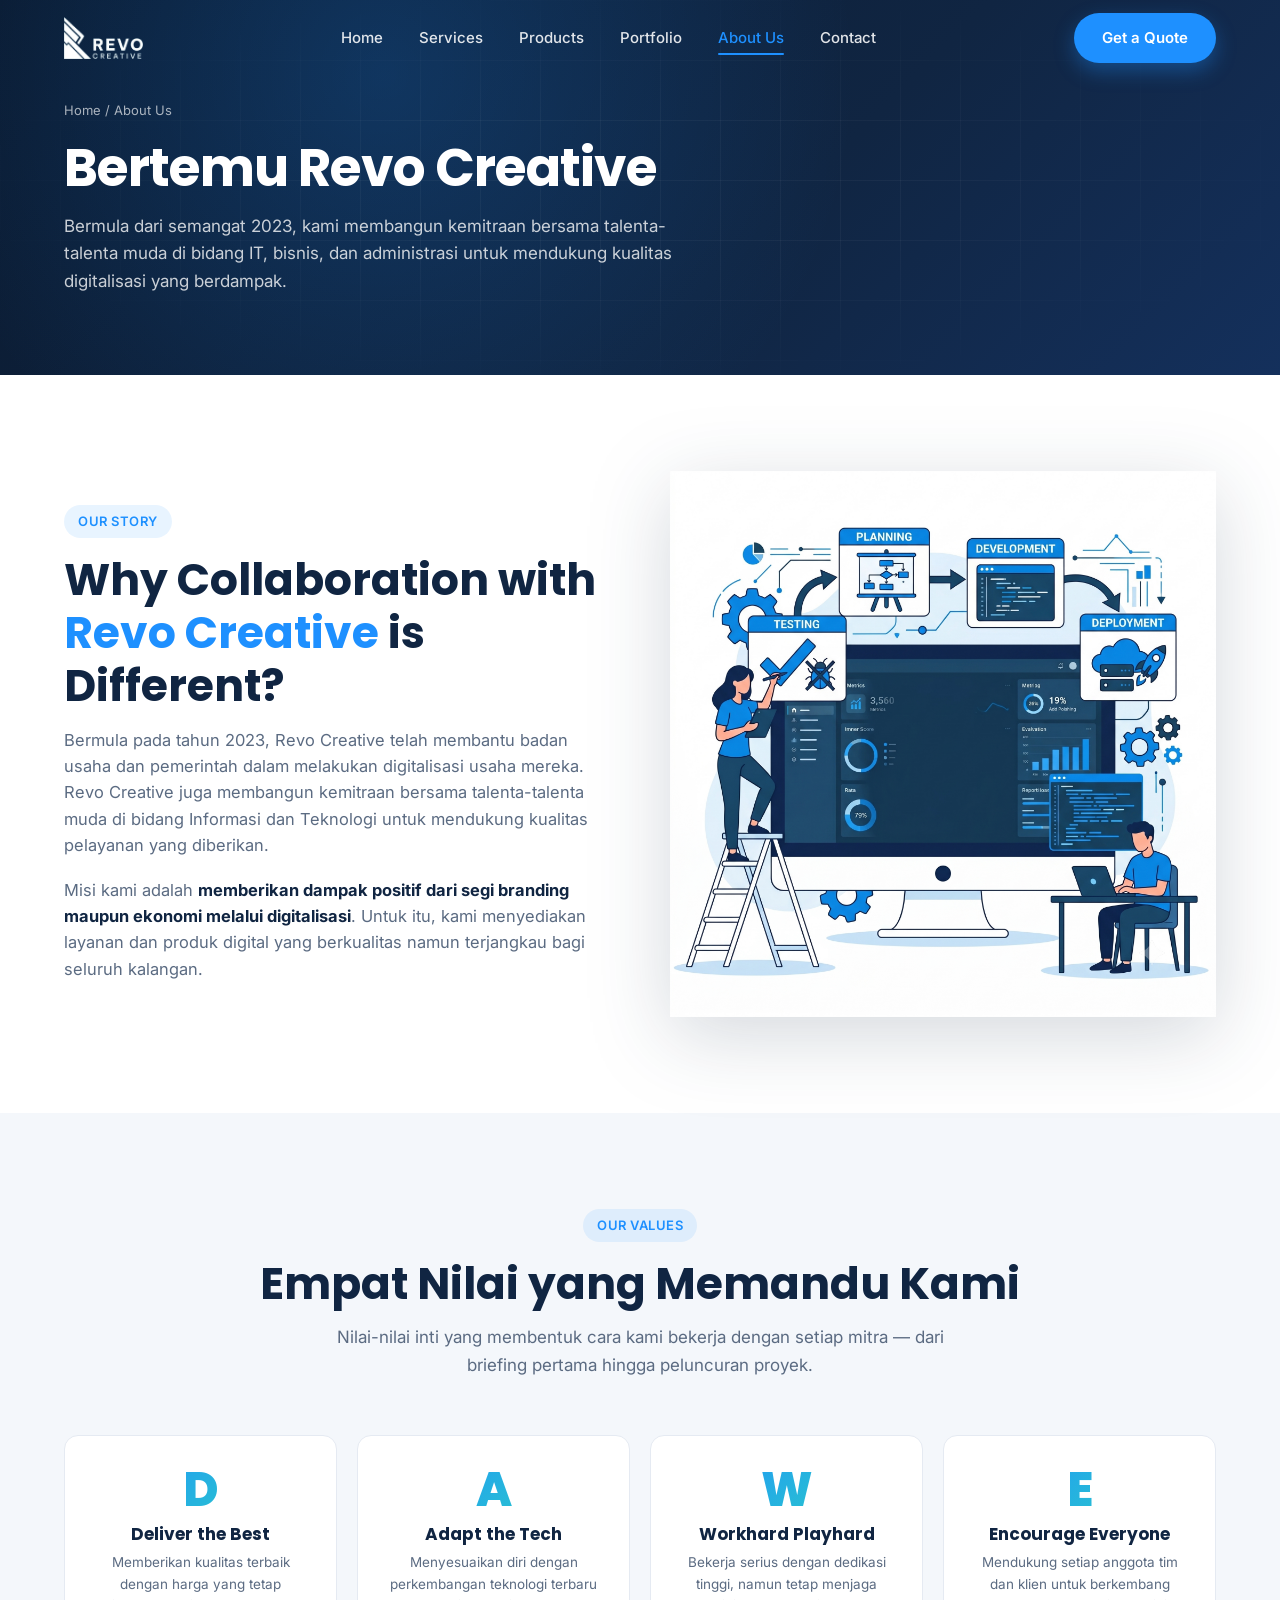
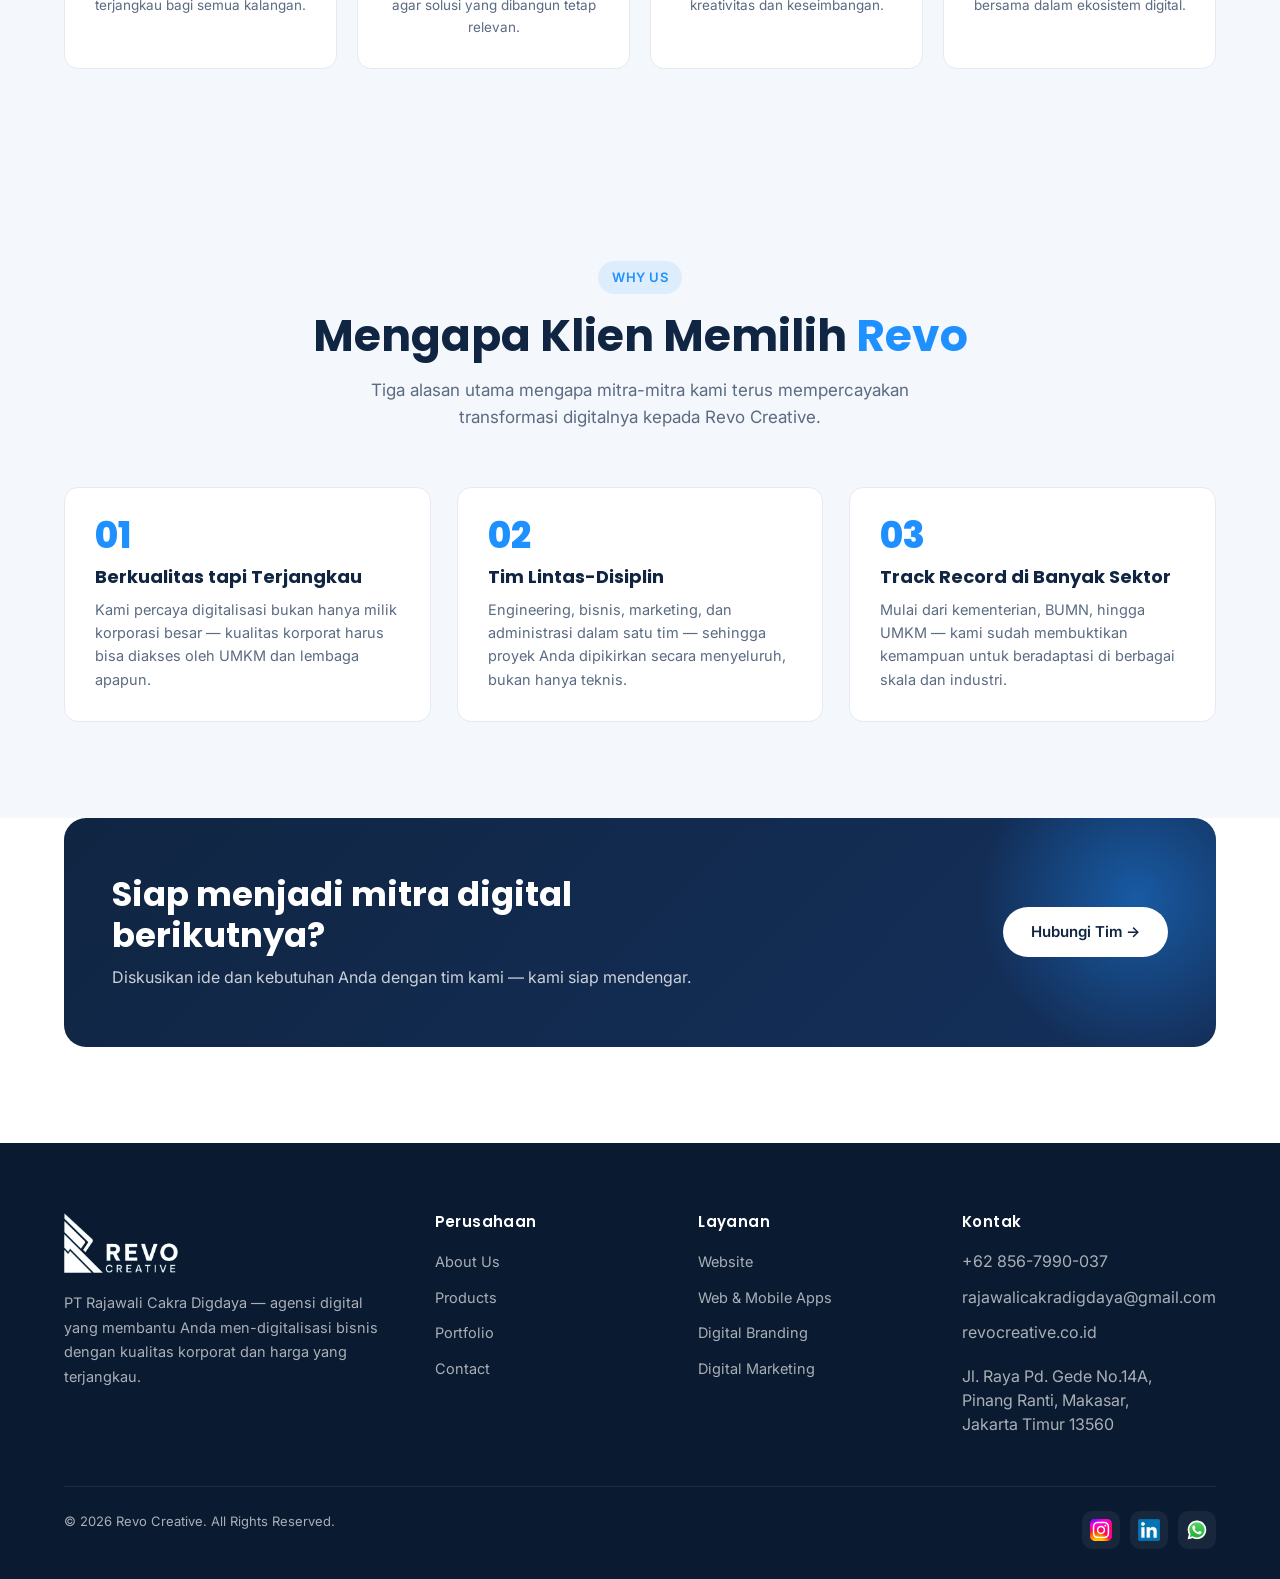
==== commit f5a5551d: "DEV:Update Client dan Button Scroll Keatas" ====
--- a/frontend/about.html
+++ b/frontend/about.html
@@ -315,6 +315,10 @@
     </div>
   </footer>
 
+  <button class="back-to-top" type="button" aria-label="Kembali ke atas">
+    <svg viewBox="0 0 24 24" aria-hidden="true"><polyline points="6 14 12 8 18 14" /></svg>
+  </button>
+
   <script src="js/script.js"></script>
 </body>
 </html>
--- a/frontend/css/style.css
+++ b/frontend/css/style.css
@@ -1,1697 +1,30 @@
 /* =========================
-   Revo Creative — Stylesheet
+   Revo Creative — Stylesheet (entry point)
+   ---------------------------------------------
+   Modular CSS — each feature lives in modules/<name>.css
+   HTML files still link to this single file; @import pulls the rest in.
    ========================= */
 
-:root {
-  --color-primary: #1E90FF;
-  --color-primary-dark: #1473cc;
-  --color-navy: #102542;
-  --color-navy-deep: #0A1A30;
-  --color-light: #F4F7FB;
-  --color-white: #FFFFFF;
-  --color-text: #1B2A41;
-  --color-muted: #5B6B82;
-  --color-border: #E5EAF2;
-  --color-accent: #2DD4BF;
-  --shadow-sm: 0 2px 8px rgba(16, 37, 66, 0.06);
-  --shadow-md: 0 8px 24px rgba(16, 37, 66, 0.10);
-  --shadow-lg: 0 20px 60px rgba(16, 37, 66, 0.18);
-  --radius-sm: 8px;
-  --radius-md: 14px;
-  --radius-lg: 22px;
-  --transition: 0.3s cubic-bezier(0.4, 0, 0.2, 1);
-  --container: 1200px;
-  --font-heading: "Poppins", "Segoe UI", system-ui, sans-serif;
-  --font-body: "Inter", "Segoe UI", system-ui, sans-serif;
-}
+/* ----- Foundation ----- */
+@import "modules/base.css";          /* tokens, reset, typography, .container, .section, buttons, .reveal */
 
-* {
-  box-sizing: border-box;
-  margin: 0;
-  padding: 0;
-}
+/* ----- Layout chrome (shared across all pages) ----- */
+@import "modules/navbar.css";        /* fixed top navbar + mobile drawer */
+@import "modules/footer.css";        /* footer grid + socials */
+@import "modules/back-to-top.css";   /* floating "back to top" button (bottom-right) */
 
-html {
-  scroll-behavior: smooth;
-  scroll-padding-top: 80px;
-  overflow-x: hidden;
-}
+/* ----- Hero patterns ----- */
+@import "modules/hero.css";          /* homepage hero (.hero) */
+@import "modules/page-hero.css";     /* sub-page hero (.page-hero) used by products / portfolio / about / contact */
 
-body {
-  font-family: var(--font-body);
-  color: var(--color-text);
-  background: var(--color-white);
-  line-height: 1.6;
-  font-size: 16px;
-  -webkit-font-smoothing: antialiased;
-  overflow-x: hidden;
-  width: 100%;
-}
+/* ----- Homepage sections ----- */
+@import "modules/services.css";      /* "What We Handle" — 4-up service cards */
+@import "modules/clients.css";       /* "Our Clients" — logo grid */
+@import "modules/split-block.css";   /* "Our Process" — illustration + numbered steps */
+@import "modules/cta-banner.css";    /* re-usable dark CTA banner */
 
-img {
-  max-width: 100%;
-  display: block;
-}
-
-a {
-  color: inherit;
-  text-decoration: none;
-}
-
-h1, h2, h3, h4, h5 {
-  font-family: var(--font-heading);
-  color: var(--color-navy);
-  line-height: 1.2;
-  font-weight: 700;
-}
-
-.container {
-  width: 100%;
-  max-width: var(--container);
-  margin: 0 auto;
-  padding: 0 24px;
-}
-
-.section {
-  padding: 96px 0;
-}
-
-.section-tag {
-  display: inline-block;
-  background: rgba(30, 144, 255, 0.10);
-  color: var(--color-primary);
-  padding: 6px 14px;
-  border-radius: 999px;
-  font-size: 13px;
-  font-weight: 600;
-  letter-spacing: 0.5px;
-  text-transform: uppercase;
-  margin-bottom: 16px;
-}
-
-.section-title {
-  font-size: clamp(28px, 4vw, 44px);
-  margin-bottom: 14px;
-}
-
-.section-title span {
-  color: var(--color-primary);
-}
-
-.section-subtitle {
-  color: var(--color-muted);
-  max-width: 640px;
-  margin-bottom: 56px;
-  font-size: 17px;
-}
-
-.text-center { text-align: center; }
-.center-block { margin-left: auto; margin-right: auto; }
-
-/* =========================
-   Buttons
-   ========================= */
-.btn {
-  display: inline-flex;
-  align-items: center;
-  gap: 10px;
-  padding: 13px 28px;
-  border-radius: 999px;
-  font-weight: 600;
-  font-size: 15px;
-  cursor: pointer;
-  border: none;
-  transition: transform var(--transition), box-shadow var(--transition), background var(--transition);
-  font-family: var(--font-body);
-}
-
-.btn-primary {
-  background: var(--color-primary);
-  color: var(--color-white);
-  box-shadow: 0 8px 20px rgba(30, 144, 255, 0.35);
-}
-
-.btn-primary:hover {
-  background: var(--color-primary-dark);
-  transform: translateY(-2px);
-  box-shadow: 0 12px 28px rgba(30, 144, 255, 0.45);
-}
-
-.btn-ghost {
-  background: transparent;
-  color: var(--color-navy);
-  border: 1.5px solid var(--color-border);
-}
-
-.btn-ghost:hover {
-  border-color: var(--color-primary);
-  color: var(--color-primary);
-  transform: translateY(-2px);
-}
-
-.btn-white {
-  background: var(--color-white);
-  color: var(--color-navy);
-}
-
-.btn-white:hover {
-  background: var(--color-light);
-  transform: translateY(-2px);
-}
-
-/* =========================
-   Navbar
-   ========================= */
-.navbar {
-  position: fixed;
-  top: 0;
-  left: 0;
-  right: 0;
-  z-index: 1000;
-  background: transparent;
-  border-bottom: 1px solid transparent;
-  transition: background var(--transition), border-color var(--transition), box-shadow var(--transition), backdrop-filter var(--transition);
-}
-
-.navbar.scrolled {
-  background: rgba(255, 255, 255, 0.92);
-  backdrop-filter: saturate(180%) blur(14px);
-  -webkit-backdrop-filter: saturate(180%) blur(14px);
-  border-bottom-color: var(--color-border);
-  box-shadow: 0 2px 14px rgba(16, 37, 66, 0.06);
-}
-
-.nav-inner {
-  display: flex;
-  align-items: center;
-  justify-content: space-between;
-  height: 76px;
-}
-
-.nav-logo {
-  display: flex;
-  align-items: center;
-  gap: 10px;
-}
-
-.nav-logo img {
-  height: 42px;
-  width: auto;
-  transition: opacity var(--transition);
-}
-
-/* Logo swap (default: light/white logo on dark navbar) */
-.nav-logo .logo-dark { display: none; }
-.nav-logo .logo-light { display: block; }
-.navbar.scrolled .nav-logo .logo-light { display: none; }
-.navbar.scrolled .nav-logo .logo-dark { display: block; }
-
-.nav-links {
-  display: flex;
-  gap: 36px;
-  list-style: none;
-}
-
-.nav-links a {
-  font-weight: 500;
-  font-size: 15px;
-  color: rgba(255, 255, 255, 0.88);
-  position: relative;
-  padding: 4px 0;
-  transition: color var(--transition);
-}
-
-.navbar.scrolled .nav-links a {
-  color: var(--color-text);
-}
-
-.nav-links a::after {
-  content: "";
-  position: absolute;
-  left: 0;
-  bottom: -4px;
-  width: 0;
-  height: 2px;
-  background: var(--color-primary);
-  border-radius: 2px;
-  transition: width var(--transition);
-}
-
-.nav-links a:hover,
-.nav-links a.active {
-  color: var(--color-primary);
-}
-
-.nav-links a:hover::after,
-.nav-links a.active::after {
-  width: 100%;
-}
-
-.nav-cta {
-  display: flex;
-  align-items: center;
-  gap: 12px;
-}
-
-.nav-toggle {
-  display: none;
-  background: none;
-  border: none;
-  cursor: pointer;
-  padding: 8px;
-}
-
-.nav-toggle span {
-  display: block;
-  width: 26px;
-  height: 2.5px;
-  background: var(--color-white);
-  margin: 5px 0;
-  transition: var(--transition);
-  border-radius: 2px;
-}
-
-.navbar.scrolled .nav-toggle span {
-  background: var(--color-navy);
-}
-
-.nav-toggle.active span:nth-child(1) {
-  transform: translateY(7.5px) rotate(45deg);
-}
-.nav-toggle.active span:nth-child(2) {
-  opacity: 0;
-}
-.nav-toggle.active span:nth-child(3) {
-  transform: translateY(-7.5px) rotate(-45deg);
-}
-
-/* =========================
-   Hero
-   ========================= */
-.hero {
-  position: relative;
-  background:
-    radial-gradient(circle at 20% 20%, rgba(30, 144, 255, 0.15), transparent 50%),
-    radial-gradient(circle at 80% 70%, rgba(45, 212, 191, 0.10), transparent 50%),
-    linear-gradient(135deg, #0A1A30 0%, #102542 60%, #14305c 100%);
-  color: var(--color-white);
-  padding: 120px 0 140px;
-  overflow: hidden;
-}
-
-.hero::before {
-  content: "";
-  position: absolute;
-  inset: 0;
-  background-image:
-    linear-gradient(rgba(255,255,255,0.04) 1px, transparent 1px),
-    linear-gradient(90deg, rgba(255,255,255,0.04) 1px, transparent 1px);
-  background-size: 60px 60px;
-  mask-image: radial-gradient(ellipse at center, black 30%, transparent 80%);
-  -webkit-mask-image: radial-gradient(ellipse at center, black 30%, transparent 80%);
-  pointer-events: none;
-}
-
-.hero-grid {
-  display: grid;
-  grid-template-columns: minmax(0, 1.1fr) minmax(0, 0.9fr);
-  align-items: center;
-  gap: 60px;
-  position: relative;
-  z-index: 1;
-}
-
-.hero h1 {
-  color: var(--color-white);
-  font-size: clamp(36px, 5vw, 60px);
-  line-height: 1.08;
-  margin-bottom: 22px;
-  letter-spacing: -1px;
-}
-
-.hero h1 .gradient-text {
-  background: linear-gradient(90deg, #1E90FF 0%, #2DD4BF 100%);
-  -webkit-background-clip: text;
-  background-clip: text;
-  -webkit-text-fill-color: transparent;
-}
-
-.hero p.lead {
-  font-size: 18px;
-  color: rgba(255, 255, 255, 0.78);
-  margin-bottom: 36px;
-  max-width: 560px;
-}
-
-.hero-pill {
-  display: inline-flex;
-  align-items: center;
-  gap: 8px;
-  background: rgba(255, 255, 255, 0.08);
-  border: 1px solid rgba(255, 255, 255, 0.18);
-  padding: 8px 16px;
-  border-radius: 999px;
-  font-size: 13px;
-  font-weight: 500;
-  color: rgba(255, 255, 255, 0.85);
-  margin-bottom: 24px;
-  backdrop-filter: blur(8px);
-}
-
-.hero-pill .dot {
-  width: 8px;
-  height: 8px;
-  border-radius: 50%;
-  background: var(--color-accent);
-  box-shadow: 0 0 0 4px rgba(45, 212, 191, 0.25);
-}
-
-.hero-actions {
-  display: flex;
-  flex-wrap: wrap;
-  gap: 14px;
-}
-
-.hero-stats {
-  display: flex;
-  gap: 36px;
-  margin-top: 56px;
-  flex-wrap: wrap;
-}
-
-.stat .num {
-  font-family: var(--font-heading);
-  font-size: 32px;
-  font-weight: 700;
-  color: var(--color-white);
-}
-
-.stat .label {
-  color: rgba(255, 255, 255, 0.65);
-  font-size: 14px;
-}
-
-/* Hero visual */
-.hero-visual {
-  position: relative;
-  display: flex;
-  justify-content: center;
-  align-items: center;
-}
-
-.hero-logo-card {
-  position: relative;
-  width: 100%;
-  max-width: 440px;
-  aspect-ratio: 1 / 1;
-  border-radius: 28px;
-  background: linear-gradient(135deg, rgba(255,255,255,0.10), rgba(255,255,255,0.02));
-  border: 1px solid rgba(255, 255, 255, 0.12);
-  display: flex;
-  align-items: center;
-  justify-content: center;
-  backdrop-filter: blur(20px);
-  box-shadow: var(--shadow-lg);
-  overflow: hidden;
-}
-
-.hero-logo-card::before {
-  content: "";
-  position: absolute;
-  inset: -40%;
-  background: conic-gradient(from 0deg, rgba(30,144,255,0.3), transparent 30%, rgba(45,212,191,0.3), transparent 70%, rgba(30,144,255,0.3));
-  animation: rotate 18s linear infinite;
-}
-
-.hero-logo-card::after {
-  content: "";
-  position: absolute;
-  inset: 1.5px;
-  border-radius: 26px;
-  background: linear-gradient(135deg, #142A4D, #0A1A30);
-}
-
-.hero-logo-card img {
-  position: relative;
-  z-index: 1;
-  width: 70%;
-  filter: drop-shadow(0 12px 30px rgba(30, 144, 255, 0.35));
-}
-
-.float-chip {
-  position: absolute;
-  background: rgba(255, 255, 255, 0.95);
-  color: var(--color-navy);
-  padding: 12px 18px;
-  border-radius: 14px;
-  box-shadow: var(--shadow-md);
-  font-size: 13px;
-  font-weight: 600;
-  display: flex;
-  align-items: center;
-  gap: 10px;
-  z-index: 2;
-  animation: float 4s ease-in-out infinite;
-}
-
-.float-chip.tl { top: 8%; left: -10px; }
-.float-chip.br { bottom: 8%; right: -10px; animation-delay: -2s; }
-
-.float-chip .ico {
-  width: 32px; height: 32px;
-  background: rgba(30, 144, 255, 0.12);
-  color: var(--color-primary);
-  border-radius: 8px;
-  display: grid; place-items: center;
-  font-size: 16px;
-}
-
-@keyframes float {
-  0%, 100% { transform: translateY(0); }
-  50% { transform: translateY(-10px); }
-}
-
-@keyframes rotate {
-  to { transform: rotate(360deg); }
-}
-
-/* =========================
-   Services
-   ========================= */
-.services-grid {
-  display: grid;
-  grid-template-columns: repeat(4, 1fr);
-  gap: 24px;
-}
-
-.service-card {
-  background: var(--color-white);
-  border: 1px solid var(--color-border);
-  border-radius: var(--radius-md);
-  padding: 32px 26px;
-  transition: all var(--transition);
-  position: relative;
-  overflow: hidden;
-}
-
-.service-card::before {
-  content: "";
-  position: absolute;
-  inset: 0;
-  background: linear-gradient(135deg, rgba(30,144,255,0.05), transparent);
-  opacity: 0;
-  transition: opacity var(--transition);
-}
-
-.service-card:hover {
-  transform: translateY(-6px);
-  box-shadow: var(--shadow-md);
-  border-color: rgba(30, 144, 255, 0.30);
-}
-
-.service-card:hover::before {
-  opacity: 1;
-}
-
-.service-icon {
-  width: 56px;
-  height: 56px;
-  border-radius: 14px;
-  background: linear-gradient(135deg, var(--color-primary), #2DD4BF);
-  display: grid;
-  place-items: center;
-  color: white;
-  font-size: 24px;
-  margin-bottom: 22px;
-  box-shadow: 0 10px 22px rgba(30, 144, 255, 0.30);
-  position: relative;
-  z-index: 1;
-}
-
-.service-card h3 {
-  font-size: 19px;
-  margin-bottom: 10px;
-  position: relative;
-  z-index: 1;
-}
-
-.service-card p {
-  color: var(--color-muted);
-  font-size: 14.5px;
-  position: relative;
-  z-index: 1;
-}
-
-/* =========================
-   Clients
-   ========================= */
-.clients {
-  background: var(--color-light);
-}
-
-.clients-grid {
-  display: grid;
-  grid-template-columns: repeat(5, 1fr);
-  gap: 18px;
-  align-items: center;
-}
-
-.client-card {
-  background: var(--color-white);
-  border: 1px solid var(--color-border);
-  border-radius: var(--radius-md);
-  height: 110px;
-  display: grid;
-  place-items: center;
-  padding: 22px;
-  transition: all var(--transition);
-}
-
-.client-card:hover {
-  transform: translateY(-4px);
-  box-shadow: var(--shadow-md);
-  border-color: rgba(30, 144, 255, 0.30);
-}
-
-.client-card img {
-  max-height: 56px;
-  max-width: 100%;
-  width: auto;
-  object-fit: contain;
-  filter: grayscale(40%);
-  opacity: 0.85;
-  transition: all var(--transition);
-}
-
-.client-card:hover img {
-  filter: grayscale(0);
-  opacity: 1;
-}
-
-/* =========================
-   CTA banner
-   ========================= */
-.cta-banner {
-  position: relative;
-  background: linear-gradient(135deg, #102542 0%, #14305c 100%);
-  border-radius: var(--radius-lg);
-  padding: 56px 48px;
-  color: var(--color-white);
-  display: grid;
-  grid-template-columns: 1.4fr 1fr;
-  align-items: center;
-  gap: 30px;
-  overflow: hidden;
-}
-
-.cta-banner::before {
-  content: "";
-  position: absolute;
-  width: 320px; height: 320px;
-  background: radial-gradient(circle, rgba(30,144,255,0.45) 0%, transparent 70%);
-  border-radius: 50%;
-  right: -80px; top: -80px;
-}
-
-.cta-banner h2 {
-  color: var(--color-white);
-  font-size: clamp(24px, 3vw, 34px);
-  margin-bottom: 10px;
-  position: relative;
-}
-
-.cta-banner p {
-  color: rgba(255, 255, 255, 0.78);
-  position: relative;
-}
-
-.cta-banner .btn {
-  position: relative;
-  justify-self: end;
-}
-
-/* =========================
-   Contact (inline + page)
-   ========================= */
-.contact-grid {
-  display: grid;
-  grid-template-columns: 1fr 1.2fr;
-  gap: 50px;
-  align-items: start;
-}
-
-.contact-info {
-  display: flex;
-  flex-direction: column;
-  gap: 18px;
-}
-
-.contact-card {
-  background: var(--color-white);
-  border: 1px solid var(--color-border);
-  border-radius: var(--radius-md);
-  padding: 22px 24px;
-  display: flex;
-  align-items: center;
-  gap: 16px;
-  transition: all var(--transition);
-}
-
-.contact-card:hover {
-  transform: translateX(4px);
-  box-shadow: var(--shadow-sm);
-  border-color: rgba(30, 144, 255, 0.30);
-}
-
-.contact-card .ico {
-  width: 48px; height: 48px;
-  border-radius: 12px;
-  background: rgba(30, 144, 255, 0.12);
-  color: var(--color-primary);
-  display: grid;
-  place-items: center;
-  font-size: 20px;
-  flex-shrink: 0;
-}
-
-.contact-card .label {
-  font-size: 12px;
-  color: var(--color-muted);
-  text-transform: uppercase;
-  letter-spacing: 0.8px;
-  margin-bottom: 4px;
-}
-
-.contact-card .value {
-  font-weight: 600;
-  color: var(--color-navy);
-}
-
-.contact-form {
-  background: var(--color-white);
-  border: 1px solid var(--color-border);
-  border-radius: var(--radius-md);
-  padding: 36px;
-  box-shadow: var(--shadow-sm);
-}
-
-.form-group {
-  margin-bottom: 18px;
-}
-
-.form-row {
-  display: grid;
-  grid-template-columns: 1fr 1fr;
-  gap: 16px;
-}
-
-.form-group label {
-  display: block;
-  font-size: 13px;
-  font-weight: 600;
-  color: var(--color-navy);
-  margin-bottom: 8px;
-  letter-spacing: 0.2px;
-}
-
-.form-group input,
-.form-group textarea,
-.form-group select {
-  width: 100%;
-  border: 1.5px solid var(--color-border);
-  border-radius: var(--radius-sm);
-  padding: 13px 14px;
-  font-size: 15px;
-  font-family: var(--font-body);
-  color: var(--color-text);
-  background: var(--color-white);
-  transition: all var(--transition);
-}
-
-.form-group input:focus,
-.form-group textarea:focus,
-.form-group select:focus {
-  outline: none;
-  border-color: var(--color-primary);
-  box-shadow: 0 0 0 4px rgba(30, 144, 255, 0.10);
-}
-
-.form-group textarea {
-  resize: vertical;
-  min-height: 130px;
-}
-
-.form-success {
-  display: none;
-  background: rgba(45, 212, 191, 0.10);
-  color: #0a8a73;
-  border: 1px solid rgba(45, 212, 191, 0.35);
-  padding: 14px 18px;
-  border-radius: var(--radius-sm);
-  font-size: 14px;
-  margin-bottom: 18px;
-}
-
-.form-success.show { display: block; }
-
-/* =========================
-   Page hero (sub-pages)
-   ========================= */
-.page-hero {
-  background:
-    radial-gradient(circle at 30% 20%, rgba(30, 144, 255, 0.20), transparent 50%),
-    linear-gradient(135deg, #0A1A30, #102542 60%, #14305c);
-  color: var(--color-white);
-  padding: 100px 0 80px;
-  position: relative;
-  overflow: hidden;
-}
-
-.page-hero::before {
-  content: "";
-  position: absolute;
-  inset: 0;
-  background-image:
-    linear-gradient(rgba(255,255,255,0.04) 1px, transparent 1px),
-    linear-gradient(90deg, rgba(255,255,255,0.04) 1px, transparent 1px);
-  background-size: 60px 60px;
-  mask-image: radial-gradient(ellipse at center, black 30%, transparent 80%);
-  -webkit-mask-image: radial-gradient(ellipse at center, black 30%, transparent 80%);
-}
-
-.page-hero .container { position: relative; z-index: 1; }
-
-.breadcrumbs {
-  font-size: 13px;
-  color: rgba(255, 255, 255, 0.65);
-  margin-bottom: 16px;
-}
-
-.breadcrumbs a:hover { color: var(--color-white); }
-
-.page-hero h1 {
-  color: var(--color-white);
-  font-size: clamp(34px, 5vw, 52px);
-  margin-bottom: 14px;
-  letter-spacing: -1px;
-}
-
-.page-hero p {
-  color: rgba(255, 255, 255, 0.78);
-  max-width: 620px;
-  font-size: 17px;
-}
-
-/* =========================
-   Portfolio
-   ========================= */
-.filter-pills {
-  display: flex;
-  gap: 10px;
-  flex-wrap: wrap;
-  margin-bottom: 40px;
-}
-
-.filter-pill {
-  padding: 9px 18px;
-  border: 1.5px solid var(--color-border);
-  border-radius: 999px;
-  background: var(--color-white);
-  font-size: 14px;
-  font-weight: 500;
-  cursor: pointer;
-  color: var(--color-text);
-  transition: all var(--transition);
-}
-
-.filter-pill:hover {
-  border-color: var(--color-primary);
-  color: var(--color-primary);
-}
-
-.filter-pill.active {
-  background: var(--color-navy);
-  color: var(--color-white);
-  border-color: var(--color-navy);
-}
-
-.portfolio-grid {
-  display: grid;
-  grid-template-columns: repeat(3, 1fr);
-  gap: 28px;
-}
-
-.portfolio-card {
-  background: var(--color-white);
-  border: 1px solid var(--color-border);
-  border-radius: var(--radius-md);
-  overflow: hidden;
-  transition: all var(--transition);
-  display: flex;
-  flex-direction: column;
-}
-
-.portfolio-card:hover {
-  transform: translateY(-6px);
-  box-shadow: var(--shadow-md);
-  border-color: rgba(30, 144, 255, 0.30);
-}
-
-.portfolio-thumb {
-  position: relative;
-  height: 220px;
-  background: linear-gradient(135deg, #102542, #14305c);
-  display: grid;
-  place-items: center;
-  overflow: hidden;
-}
-
-.portfolio-thumb img {
-  max-height: 85%;
-  max-width: 85%;
-  width: auto;
-  object-fit: contain;
-}
-
-.portfolio-thumb::after {
-  content: "";
-  position: absolute;
-  inset: 0;
-  background: linear-gradient(135deg, transparent 50%, rgba(30, 144, 255, 0.15));
-}
-
-.portfolio-body {
-  padding: 24px 24px 26px;
-  flex: 1;
-  display: flex;
-  flex-direction: column;
-}
-
-.portfolio-cat {
-  font-size: 12px;
-  font-weight: 600;
-  color: var(--color-primary);
-  text-transform: uppercase;
-  letter-spacing: 0.8px;
-  margin-bottom: 8px;
-}
-
-.portfolio-card h3 {
-  font-size: 19px;
-  margin-bottom: 10px;
-}
-
-.portfolio-card p {
-  color: var(--color-muted);
-  font-size: 14.5px;
-  flex: 1;
-}
-
-.portfolio-tags {
-  display: flex;
-  flex-wrap: wrap;
-  gap: 6px;
-  margin-top: 18px;
-}
-
-.portfolio-tag {
-  background: var(--color-light);
-  color: var(--color-navy);
-  padding: 4px 10px;
-  border-radius: 999px;
-  font-size: 12px;
-  font-weight: 500;
-}
-
-/* =========================
-   Products carousel (index.html)
-   ========================= */
-.products-section {
-  background: linear-gradient(180deg, #F4F7FB 0%, #FFFFFF 100%);
-}
-
-.products-carousel {
-  position: relative;
-  display: grid;
-  grid-template-columns: 48px minmax(0, 1fr) 48px;
-  align-items: center;
-  gap: 18px;
-}
-
-.products-track-wrap {
-  overflow: hidden;
-  border-radius: var(--radius-lg);
-  min-width: 0;
-}
-
-.products-track {
-  display: flex;
-  transition: transform 0.6s cubic-bezier(0.4, 0, 0.2, 1);
-  will-change: transform;
-}
-
-.product-slide {
-  flex: 0 0 100%;
-  min-width: 0;
-  display: grid;
-  grid-template-columns: 1.1fr 1fr;
-  gap: 40px;
-  align-items: center;
-  background: var(--color-white);
-  border: 1px solid var(--color-border);
-  border-radius: var(--radius-lg);
-  padding: 40px;
-  color: inherit;
-  transition: box-shadow var(--transition), transform var(--transition);
-  box-shadow: var(--shadow-sm);
-}
-
-.product-slide:hover {
-  box-shadow: var(--shadow-md);
-  transform: translateY(-2px);
-}
-
-.product-image {
-  position: relative;
-  border-radius: var(--radius-md);
-  overflow: hidden;
-  background: linear-gradient(135deg, #102542, #14305c);
-  aspect-ratio: 16 / 10;
-  display: grid;
-  place-items: center;
-  padding: 22px;
-}
-
-.product-image::after {
-  content: "";
-  position: absolute;
-  inset: 0;
-  background: radial-gradient(circle at 30% 30%, rgba(30,144,255,0.25), transparent 60%);
-  pointer-events: none;
-}
-
-.product-image img {
-  position: relative;
-  z-index: 1;
-  max-width: 100%;
-  max-height: 100%;
-  width: auto;
-  object-fit: contain;
-  filter: drop-shadow(0 14px 28px rgba(0,0,0,0.35));
-}
-
-.product-meta {
-  display: flex;
-  flex-direction: column;
-}
-
-.product-index {
-  font-family: var(--font-heading);
-  font-size: 14px;
-  font-weight: 700;
-  letter-spacing: 2px;
-  color: var(--color-primary);
-  margin-bottom: 12px;
-}
-
-.product-meta h3 {
-  font-size: clamp(22px, 2.8vw, 30px);
-  margin-bottom: 12px;
-  line-height: 1.2;
-}
-
-.product-meta p {
-  color: var(--color-muted);
-  font-size: 15.5px;
-  margin-bottom: 18px;
-}
-
-.product-link {
-  font-weight: 600;
-  color: var(--color-primary);
-  font-size: 14.5px;
-  letter-spacing: 0.3px;
-  transition: gap var(--transition), color var(--transition);
-  display: inline-flex;
-  align-items: center;
-  gap: 6px;
-  width: max-content;
-}
-
-.product-slide:hover .product-link {
-  gap: 10px;
-  color: var(--color-primary-dark);
-}
-
-/* Arrows */
-.carousel-arrow {
-  width: 48px;
-  height: 48px;
-  border-radius: 50%;
-  background: var(--color-white);
-  border: 1.5px solid var(--color-border);
-  color: var(--color-navy);
-  font-size: 16px;
-  cursor: pointer;
-  display: grid;
-  place-items: center;
-  transition: all var(--transition);
-  box-shadow: var(--shadow-sm);
-}
-
-.carousel-arrow:hover {
-  background: var(--color-primary);
-  color: var(--color-white);
-  border-color: var(--color-primary);
-  transform: scale(1.05);
-}
-
-/* Dots */
-.carousel-dots {
-  grid-column: 1 / -1;
-  display: flex;
-  justify-content: center;
-  gap: 10px;
-  margin-top: 22px;
-}
-
-.carousel-dot {
-  width: 10px;
-  height: 10px;
-  border-radius: 50%;
-  background: var(--color-border);
-  border: none;
-  cursor: pointer;
-  padding: 0;
-  transition: all var(--transition);
-}
-
-.carousel-dot:hover { background: rgba(30,144,255,0.4); }
-
-.carousel-dot.active {
-  background: var(--color-primary);
-  width: 28px;
-  border-radius: 999px;
-}
-
-/* =========================
-   Products detail page (products.html)
-   ========================= */
-.product-quicknav {
-  display: grid;
-  grid-template-columns: repeat(4, 1fr);
-  gap: 14px;
-}
-
-.product-quicknav-item {
-  display: flex;
-  align-items: center;
-  gap: 12px;
-  padding: 16px 18px;
-  background: var(--color-white);
-  border: 1px solid var(--color-border);
-  border-radius: var(--radius-md);
-  font-size: 14.5px;
-  font-weight: 600;
-  color: var(--color-navy);
-  transition: all var(--transition);
-}
-
-.product-quicknav-item:hover {
-  border-color: var(--color-primary);
-  color: var(--color-primary);
-  transform: translateY(-3px);
-  box-shadow: var(--shadow-sm);
-}
-
-.product-quicknav-item .qn-num {
-  width: 34px;
-  height: 34px;
-  border-radius: 10px;
-  background: linear-gradient(135deg, var(--color-primary), #2DD4BF);
-  color: var(--color-white);
-  display: grid;
-  place-items: center;
-  font-family: var(--font-heading);
-  font-size: 13px;
-  font-weight: 700;
-  flex-shrink: 0;
-}
-
-.product-detail.alt {
-  background: linear-gradient(180deg, #F4F7FB 0%, #FFFFFF 100%);
-}
-
-.product-block {
-  display: grid;
-  grid-template-columns: 1fr 1fr;
-  gap: 70px;
-  align-items: center;
-}
-
-.product-block.reverse {
-  direction: rtl;
-}
-
-.product-block.reverse > * {
-  direction: ltr;
-}
-
-.product-visual {
-  position: relative;
-  border-radius: var(--radius-lg);
-  background: linear-gradient(135deg, #102542, #14305c);
-  padding: 40px;
-  aspect-ratio: 4 / 3;
-  display: grid;
-  place-items: center;
-  overflow: hidden;
-  box-shadow: var(--shadow-lg);
-}
-
-.product-visual::before {
-  content: "";
-  position: absolute;
-  inset: 0;
-  background:
-    radial-gradient(circle at 20% 20%, rgba(30,144,255,0.30), transparent 50%),
-    radial-gradient(circle at 80% 80%, rgba(45,212,191,0.20), transparent 55%);
-}
-
-.product-visual img {
-  position: relative;
-  z-index: 1;
-  max-width: 100%;
-  max-height: 100%;
-  width: auto;
-  object-fit: contain;
-  filter: drop-shadow(0 18px 36px rgba(0,0,0,0.4));
-}
-
-.product-visual .glow {
-  position: absolute;
-  width: 70%;
-  height: 70%;
-  top: 15%; left: 15%;
-  background: radial-gradient(circle, rgba(30, 144, 255, 0.22) 0%, transparent 70%);
-  filter: blur(40px);
-}
-
-.product-content p {
-  color: var(--color-muted);
-  font-size: 16px;
-  margin-top: 14px;
-}
-
-.product-content p strong {
-  color: var(--color-navy);
-}
-
-.product-features {
-  list-style: none;
-  margin-top: 22px;
-  display: flex;
-  flex-direction: column;
-  gap: 12px;
-}
-
-.product-features li {
-  display: flex;
-  align-items: flex-start;
-  gap: 12px;
-  color: var(--color-text);
-  font-size: 15px;
-}
-
-.product-features .check {
-  flex-shrink: 0;
-  width: 24px;
-  height: 24px;
-  border-radius: 50%;
-  background: rgba(30, 144, 255, 0.12);
-  color: var(--color-primary);
-  display: grid;
-  place-items: center;
-  font-size: 12px;
-  font-weight: 700;
-  margin-top: 2px;
-}
-
-@media (max-width: 1024px) {
-  .product-slide {
-    grid-template-columns: 1fr;
-    padding: 28px;
-    gap: 24px;
-  }
-  .products-carousel {
-    grid-template-columns: 40px minmax(0, 1fr) 40px;
-    gap: 10px;
-  }
-  .carousel-arrow { width: 40px; height: 40px; }
-  .product-quicknav { grid-template-columns: repeat(2, 1fr); }
-  .product-block { grid-template-columns: 1fr; gap: 40px; }
-  .product-block.reverse { direction: ltr; }
-}
-
-@media (max-width: 720px) {
-  .product-slide { padding: 22px; }
-  .product-image { aspect-ratio: 16 / 11; }
-  .product-quicknav { grid-template-columns: 1fr; }
-  .product-visual { padding: 24px; aspect-ratio: 4 / 3.4; }
-}
-
-/* =========================
-   About page
-   ========================= */
-.about-story {
-  display: grid;
-  grid-template-columns: 1fr 1fr;
-  gap: 60px;
-  align-items: center;
-}
-
-.about-story .img-card {
-  position: relative;
-  border-radius: var(--radius-lg);
-  overflow: hidden;
-  background: linear-gradient(135deg, #102542, #14305c);
-  aspect-ratio: 4 / 5;
-  display: grid;
-  place-items: center;
-  padding: 50px;
-  box-shadow: var(--shadow-lg);
-}
-
-.about-story .img-card img {
-  max-width: 75%;
-  filter: drop-shadow(0 14px 24px rgba(0,0,0,0.3));
-}
-
-.value-grid {
-  display: grid;
-  grid-template-columns: repeat(4, 1fr);
-  gap: 20px;
-}
-
-.value-card {
-  background: var(--color-white);
-  border: 1px solid var(--color-border);
-  border-radius: var(--radius-md);
-  padding: 30px 24px;
-  text-align: center;
-  transition: all var(--transition);
-}
-
-.value-card:hover {
-  transform: translateY(-6px);
-  box-shadow: var(--shadow-md);
-  border-color: rgba(30, 144, 255, 0.30);
-}
-
-.value-letter {
-  font-family: var(--font-heading);
-  font-size: 48px;
-  font-weight: 800;
-  background: linear-gradient(135deg, var(--color-primary), #2DD4BF);
-  -webkit-background-clip: text;
-  background-clip: text;
-  -webkit-text-fill-color: transparent;
-  line-height: 1;
-  margin-bottom: 10px;
-}
-
-.value-card h4 {
-  font-size: 17px;
-  margin-bottom: 8px;
-}
-
-.value-card p {
-  font-size: 13.5px;
-  color: var(--color-muted);
-}
-
-.team-grid {
-  display: grid;
-  grid-template-columns: repeat(3, 1fr);
-  gap: 28px;
-}
-
-.team-card {
-  background: linear-gradient(135deg, #102542 0%, #14305c 100%);
-  border-radius: var(--radius-lg);
-  padding: 36px 30px;
-  text-align: center;
-  color: var(--color-white);
-  position: relative;
-  overflow: hidden;
-  transition: all var(--transition);
-}
-
-.team-card::before {
-  content: "";
-  position: absolute;
-  width: 200px;
-  height: 200px;
-  background: radial-gradient(circle, rgba(30, 144, 255, 0.30) 0%, transparent 70%);
-  border-radius: 50%;
-  top: -80px;
-  right: -80px;
-}
-
-.team-card:hover {
-  transform: translateY(-6px);
-  box-shadow: var(--shadow-lg);
-}
-
-.team-avatar {
-  width: 130px;
-  height: 130px;
-  border-radius: 50%;
-  margin: 0 auto 20px;
-  background: linear-gradient(135deg, var(--color-primary), #2DD4BF);
-  display: grid;
-  place-items: center;
-  color: white;
-  font-size: 42px;
-  font-weight: 700;
-  font-family: var(--font-heading);
-  position: relative;
-  z-index: 1;
-  box-shadow: 0 12px 28px rgba(30, 144, 255, 0.40);
-  border: 4px solid rgba(255,255,255,0.10);
-}
-
-.team-card h3 {
-  color: var(--color-white);
-  font-size: 20px;
-  margin-bottom: 4px;
-  position: relative;
-}
-
-.team-role {
-  color: var(--color-accent);
-  font-size: 14px;
-  font-weight: 600;
-  margin-bottom: 18px;
-  letter-spacing: 0.3px;
-  position: relative;
-}
-
-.team-meta {
-  list-style: none;
-  text-align: left;
-  position: relative;
-  display: flex;
-  flex-direction: column;
-  gap: 8px;
-  font-size: 14px;
-  color: rgba(255, 255, 255, 0.80);
-}
-
-.team-meta li {
-  display: flex;
-  align-items: flex-start;
-  gap: 10px;
-}
-
-.team-meta li::before {
-  content: "";
-  margin-top: 7px;
-  width: 6px; height: 6px;
-  background: var(--color-accent);
-  border-radius: 50%;
-  flex-shrink: 0;
-}
-
-/* Timeline / Why us */
-.why-grid {
-  display: grid;
-  grid-template-columns: repeat(3, 1fr);
-  gap: 26px;
-}
-
-.why-card {
-  background: var(--color-white);
-  border: 1px solid var(--color-border);
-  border-radius: var(--radius-md);
-  padding: 30px;
-}
-
-.why-card .num {
-  font-family: var(--font-heading);
-  font-size: 36px;
-  font-weight: 800;
-  color: var(--color-primary);
-  margin-bottom: 12px;
-  line-height: 1;
-}
-
-.why-card h4 {
-  font-size: 18px;
-  margin-bottom: 10px;
-}
-
-.why-card p {
-  color: var(--color-muted);
-  font-size: 14.5px;
-}
-
-/* =========================
-   Split section (illustration + content)
-   ========================= */
-.split-block {
-  display: grid;
-  grid-template-columns: 1fr 1fr;
-  gap: 70px;
-  align-items: center;
-}
-
-.split-block.reverse {
-  direction: rtl;
-}
-.split-block.reverse > * { direction: ltr; }
-
-.split-illu {
-  position: relative;
-}
-
-.split-illu img {
-  width: 100%;
-  height: auto;
-  filter: drop-shadow(0 18px 40px rgba(16, 37, 66, 0.18));
-}
-
-.split-illu .glow {
-  position: absolute;
-  width: 80%;
-  height: 80%;
-  top: 10%; left: 10%;
-  background: radial-gradient(circle, rgba(30, 144, 255, 0.18) 0%, transparent 70%);
-  z-index: -1;
-  filter: blur(40px);
-}
-
-.process-list {
-  display: flex;
-  flex-direction: column;
-  gap: 20px;
-  margin-top: 28px;
-}
-
-.process-step {
-  display: flex;
-  gap: 18px;
-  align-items: flex-start;
-}
-
-.process-step .step-num {
-  flex-shrink: 0;
-  width: 44px; height: 44px;
-  border-radius: 12px;
-  background: linear-gradient(135deg, var(--color-primary), #2DD4BF);
-  color: var(--color-white);
-  display: grid; place-items: center;
-  font-family: var(--font-heading);
-  font-weight: 700;
-  font-size: 17px;
-  box-shadow: 0 8px 18px rgba(30, 144, 255, 0.30);
-}
-
-.process-step h4 {
-  font-size: 17px;
-  margin-bottom: 4px;
-}
-
-.process-step p {
-  color: var(--color-muted);
-  font-size: 14.5px;
-}
-
-@media (max-width: 1024px) {
-  .split-block { grid-template-columns: 1fr; gap: 40px; }
-  .split-block.reverse { direction: ltr; }
-}
-
-/* =========================
-   Footer
-   ========================= */
-.footer {
-  background: var(--color-navy-deep);
-  color: rgba(255, 255, 255, 0.65);
-  padding: 70px 0 30px;
-}
-
-.footer-grid {
-  display: grid;
-  grid-template-columns: 1.5fr 1fr 1fr 1fr;
-  gap: 50px;
-  margin-bottom: 50px;
-}
-
-.footer-brand img {
-  height: 60px;
-  margin-bottom: 18px;
-}
-
-.footer-brand p {
-  font-size: 14.5px;
-  line-height: 1.7;
-  max-width: 320px;
-}
-
-.footer h5 {
-  color: var(--color-white);
-  font-size: 15px;
-  margin-bottom: 18px;
-  font-weight: 600;
-  letter-spacing: 0.4px;
-}
-
-.footer ul {
-  list-style: none;
-  display: flex;
-  flex-direction: column;
-  gap: 10px;
-}
-
-.footer ul a {
-  font-size: 14.5px;
-  transition: color var(--transition);
-}
-
-.footer ul a:hover {
-  color: var(--color-primary);
-}
-
-.footer-bottom {
-  border-top: 1px solid rgba(255, 255, 255, 0.08);
-  padding-top: 24px;
-  display: flex;
-  justify-content: space-between;
-  flex-wrap: wrap;
-  gap: 12px;
-  font-size: 13px;
-}
-
-.socials {
-  display: flex;
-  gap: 10px;
-}
-
-.social-ico {
-  width: 38px; height: 38px;
-  border-radius: 10px;
-  background: rgba(255, 255, 255, 0.06);
-  display: grid;
-  place-items: center;
-  color: white;
-  transition: all var(--transition);
-}
-
-.social-ico img {
-  width: 18px;
-  height: 18px;
-  object-fit: contain;
-  filter: brightness(0) invert(1);
-  transition: filter var(--transition);
-}
-
-.social-ico:hover {
-  background: var(--color-primary);
-  transform: translateY(-3px);
-}
-
-/* =========================
-   Reveal-on-scroll
-   ========================= */
-.reveal {
-  opacity: 0;
-  transform: translateY(24px);
-  transition: opacity 0.7s ease, transform 0.7s ease;
-}
-
-.reveal.is-visible {
-  opacity: 1;
-  transform: translateY(0);
-}
-
-/* =========================
-   Responsive
-   ========================= */
-@media (max-width: 1024px) {
-  .hero-grid { grid-template-columns: 1fr; }
-  .hero-visual { order: -1; }
-  .hero-logo-card { max-width: 320px; }
-  .services-grid { grid-template-columns: repeat(2, 1fr); }
-  .clients-grid { grid-template-columns: repeat(4, 1fr); }
-  .portfolio-grid { grid-template-columns: repeat(2, 1fr); }
-  .team-grid { grid-template-columns: repeat(2, 1fr); }
-  .value-grid { grid-template-columns: repeat(2, 1fr); }
-  .why-grid { grid-template-columns: 1fr; }
-  .about-story { grid-template-columns: 1fr; }
-  .contact-grid { grid-template-columns: 1fr; }
-  .cta-banner { grid-template-columns: 1fr; text-align: center; }
-  .cta-banner .btn { justify-self: center; }
-  .footer-grid { grid-template-columns: 1fr 1fr; }
-}
-
-@media (max-width: 720px) {
-  .section { padding: 70px 0; }
-  .hero { padding: 110px 0 100px; }
-  .nav-toggle { display: block; }
-  .nav-cta .btn { display: none; }
-  .nav-links {
-    position: fixed;
-    top: 76px;
-    left: 0;
-    right: 0;
-    background: var(--color-white);
-    border-bottom: 1px solid var(--color-border);
-    flex-direction: column;
-    gap: 0;
-    padding: 12px 0;
-    transform: translateY(-150%);
-    transition: transform var(--transition);
-    box-shadow: var(--shadow-md);
-  }
-  .nav-links.open { transform: translateY(0); }
-  .nav-links a,
-  .navbar.scrolled .nav-links a {
-    padding: 14px 24px;
-    display: block;
-    border-bottom: 1px solid var(--color-border);
-    color: var(--color-text);
-  }
-  .nav-links a:last-child { border-bottom: none; }
-  .services-grid { grid-template-columns: 1fr; }
-  .clients-grid { grid-template-columns: repeat(2, 1fr); }
-  .portfolio-grid { grid-template-columns: 1fr; }
-  .team-grid { grid-template-columns: 1fr; }
-  .value-grid { grid-template-columns: 1fr; }
-  .form-row { grid-template-columns: 1fr; }
-  .footer-grid { grid-template-columns: 1fr; gap: 30px; }
-  .hero-stats { gap: 22px; }
-  .stat .num { font-size: 26px; }
-  .cta-banner { padding: 36px 26px; }
-  .contact-form { padding: 26px; }
-}
+/* ----- Page-specific ----- */
+@import "modules/products.css";      /* carousel on index.html + detail page products.html */
+@import "modules/portfolio.css";     /* portfolio.html — filter pills + grid */
+@import "modules/about.css";         /* about.html — story / values / team / why */
+@import "modules/contact.css";       /* inline form on index + dedicated contact.html */
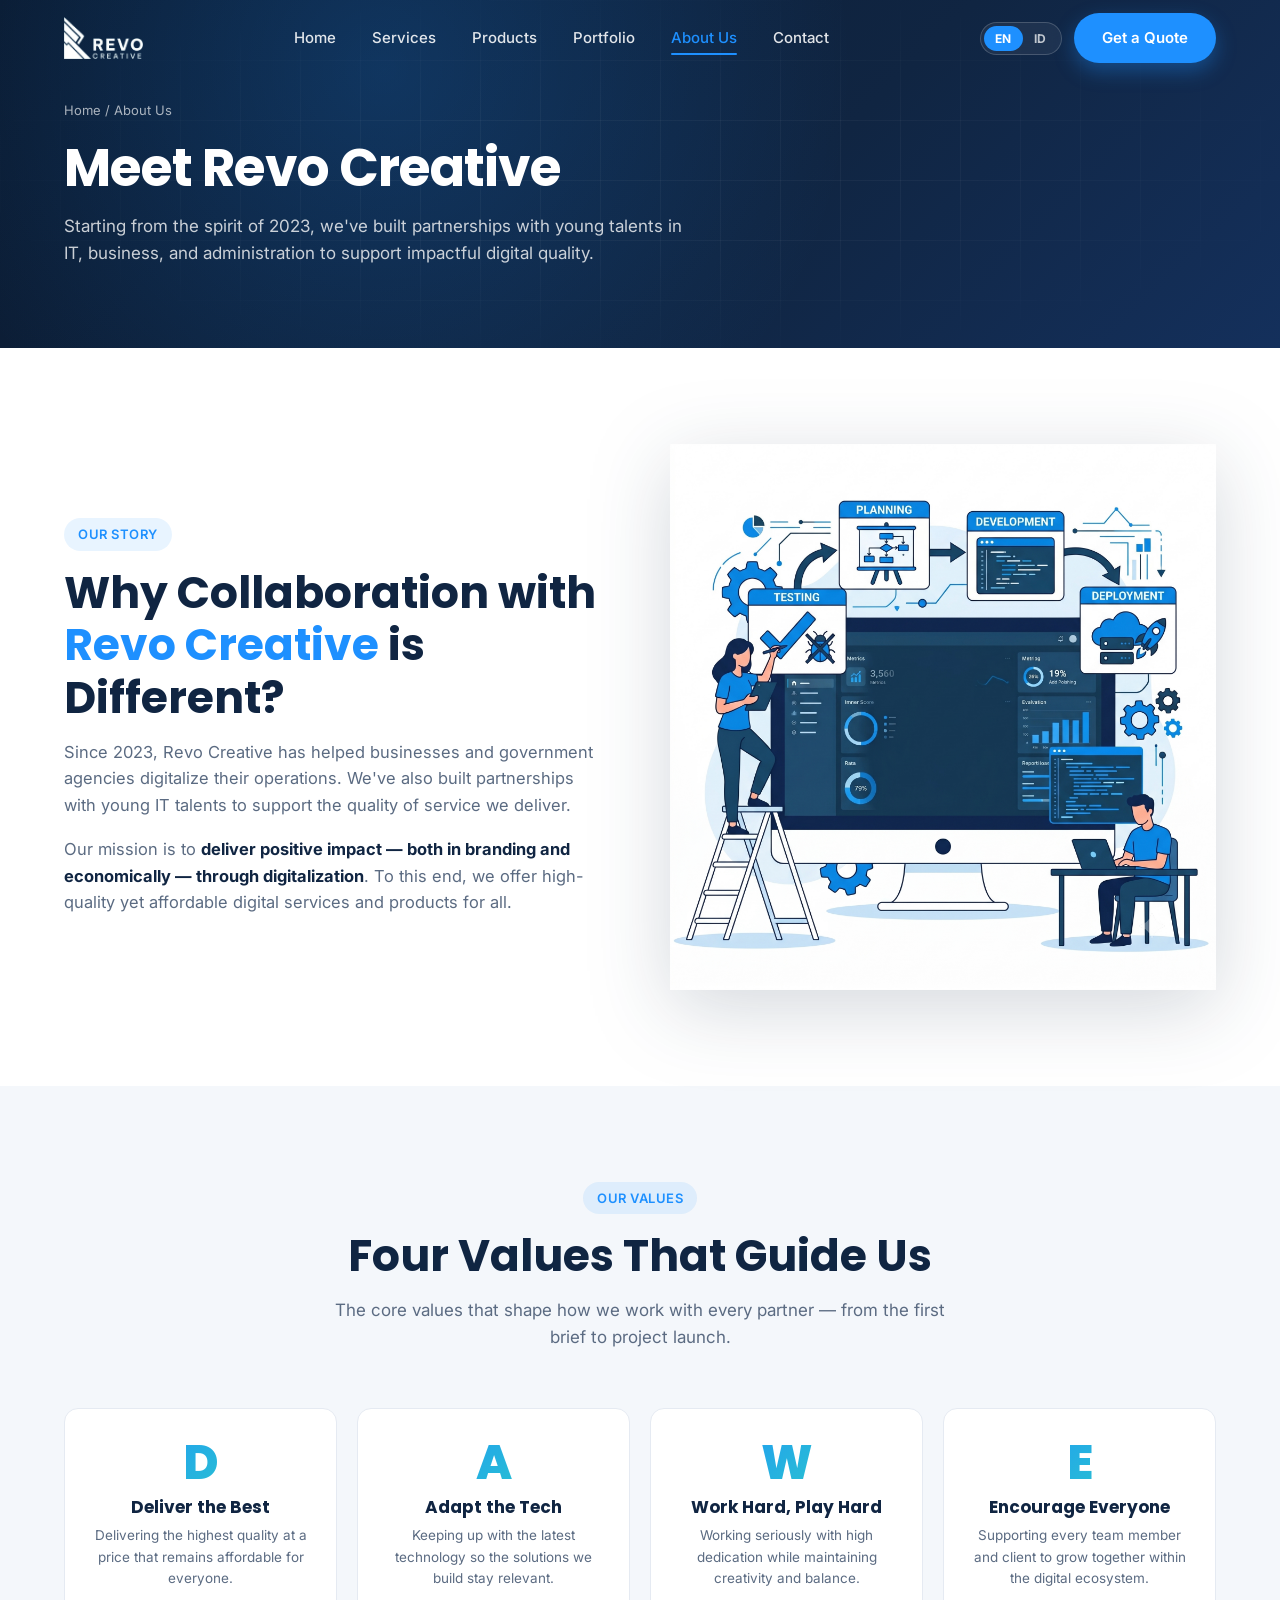
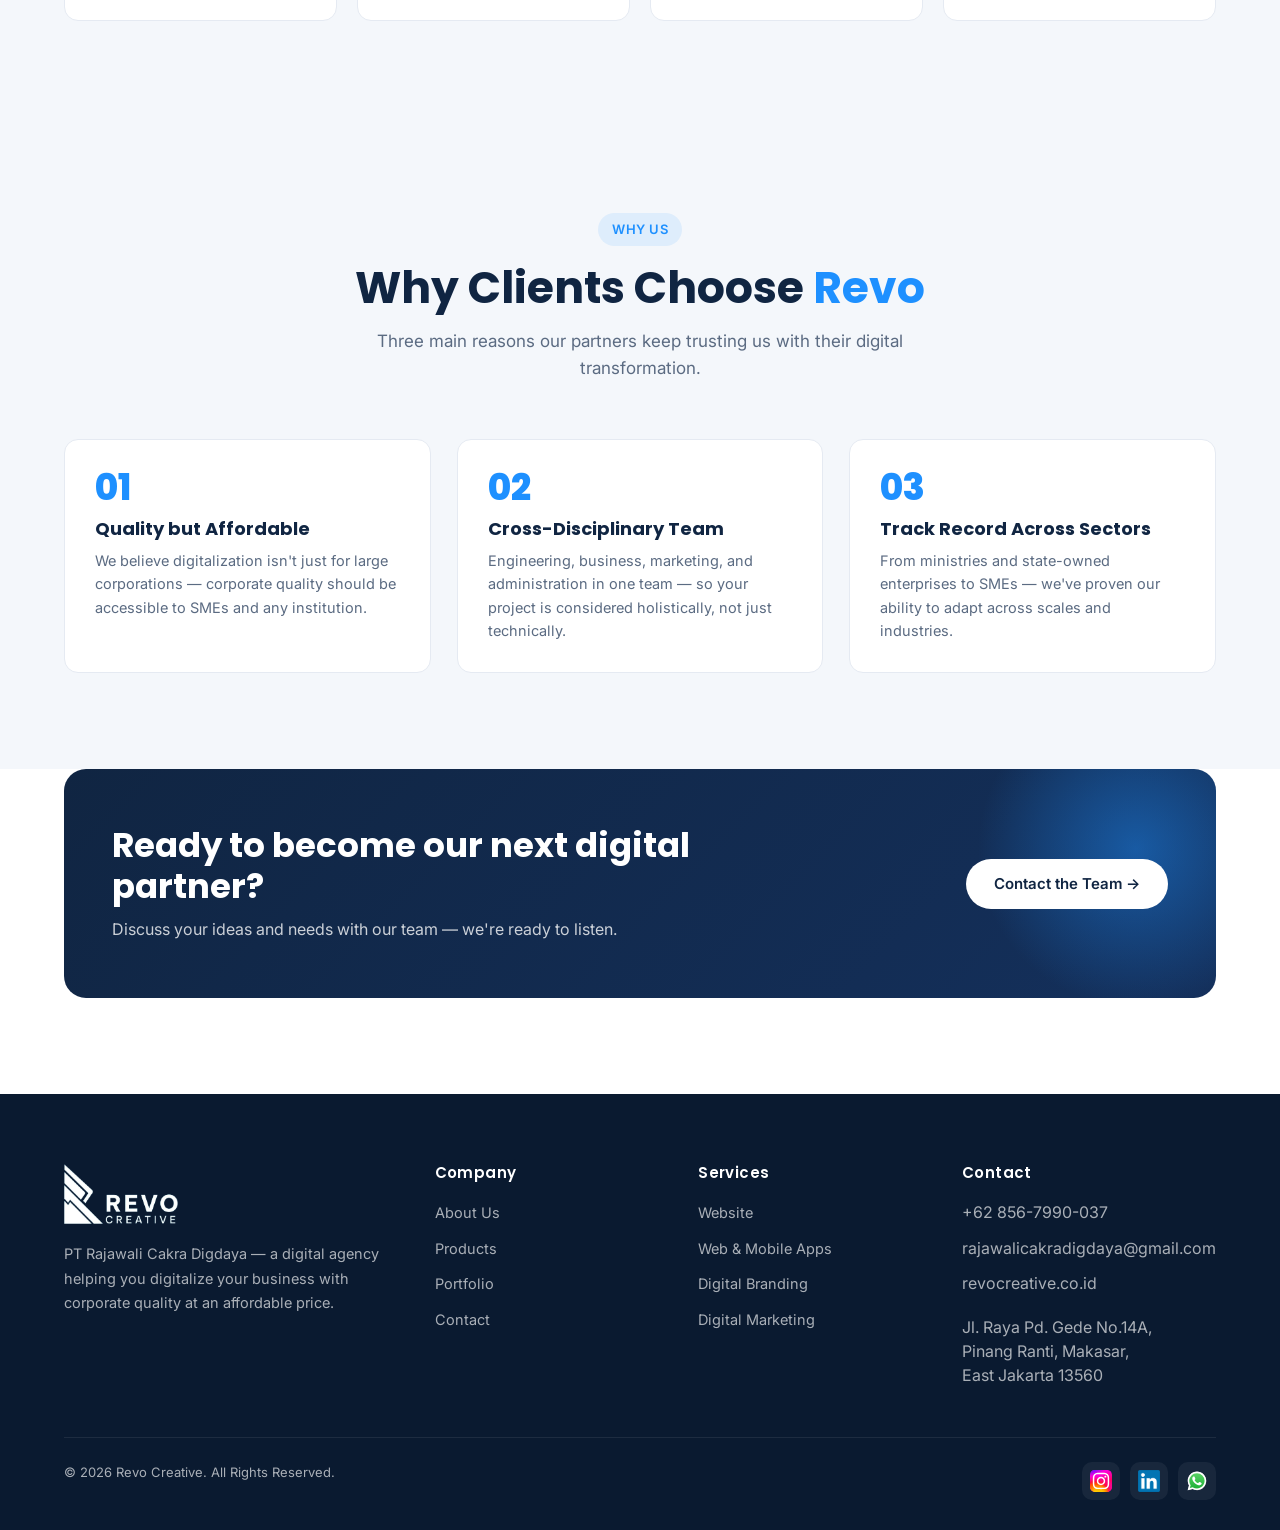
==== commit 7a57ef8c: "Dev:Update Dual Bahasa" ====
--- a/frontend/about.html
+++ b/frontend/about.html
@@ -80,17 +80,21 @@
       </a>
       <nav>
         <ul class="nav-links">
-          <li><a href="index.html">Home</a></li>
-          <li><a href="index.html#services">Services</a></li>
-          <li><a href="products.html">Products</a></li>
-          <li><a href="portfolio.html">Portfolio</a></li>
-          <li><a href="about.html">About Us</a></li>
-          <li><a href="contact.html">Contact</a></li>
+          <li><a href="index.html" data-i18n="nav.home">Home</a></li>
+          <li><a href="index.html#services" data-i18n="nav.services">Services</a></li>
+          <li><a href="products.html" data-i18n="nav.products">Products</a></li>
+          <li><a href="portfolio.html" data-i18n="nav.portfolio">Portfolio</a></li>
+          <li><a href="about.html" data-i18n="nav.about">About Us</a></li>
+          <li><a href="contact.html" data-i18n="nav.contact">Contact</a></li>
         </ul>
       </nav>
       <div class="nav-cta">
-        <a href="contact.html" class="btn btn-primary">Get a Quote</a>
-        <button class="nav-toggle" aria-label="Toggle navigation">
+        <div class="lang-switch" role="group" aria-label="Language">
+          <button type="button" data-lang="en">EN</button>
+          <button type="button" data-lang="id">ID</button>
+        </div>
+        <a href="contact.html" class="btn btn-primary" data-i18n="nav.getQuote">Get a Quote</a>
+        <button class="nav-toggle" aria-label="Toggle navigation" data-i18n-attr="aria-label:nav.toggleMenu">
           <span></span><span></span><span></span>
         </button>
       </div>
@@ -100,9 +104,9 @@
   <!-- Page Hero -->
   <section class="page-hero">
     <div class="container">
-      <div class="breadcrumbs"><a href="index.html">Home</a> / About Us</div>
-      <h1>Bertemu Revo Creative</h1>
-      <p>Bermula dari semangat 2023, kami membangun kemitraan bersama talenta-talenta muda di bidang IT, bisnis, dan administrasi untuk mendukung kualitas digitalisasi yang berdampak.</p>
+      <div class="breadcrumbs"><a href="index.html" data-i18n="nav.home">Home</a> / <span data-i18n="nav.about">About Us</span></div>
+      <h1 data-i18n="aboutPage.title">Bertemu Revo Creative</h1>
+      <p data-i18n="aboutPage.subtitle">Bermula dari semangat 2023, kami membangun kemitraan bersama talenta-talenta muda di bidang IT, bisnis, dan administrasi untuk mendukung kualitas digitalisasi yang berdampak.</p>
     </div>
   </section>
 
@@ -110,15 +114,15 @@
   <section class="section">
     <div class="container about-story">
       <div class="reveal">
-        <span class="section-tag">Our Story</span>
-        <h2 class="section-title">Why Collaboration with <span>Revo Creative</span> is Different?</h2>
-        <p style="color:var(--color-muted);font-size:16.5px;margin-bottom:18px;">
+        <span class="section-tag" data-i18n="aboutPage.storyTag">Our Story</span>
+        <h2 class="section-title" data-i18n="aboutPage.storyTitle" data-i18n-html>Why Collaboration with <span>Revo Creative</span> is Different?</h2>
+        <p style="color:var(--color-muted);font-size:16.5px;margin-bottom:18px;" data-i18n="aboutPage.storyP1">
           Bermula pada tahun 2023, Revo Creative telah membantu badan usaha dan
           pemerintah dalam melakukan digitalisasi usaha mereka. Revo Creative juga
           membangun kemitraan bersama talenta-talenta muda di bidang Informasi dan
           Teknologi untuk mendukung kualitas pelayanan yang diberikan.
         </p>
-        <p style="color:var(--color-muted);font-size:16.5px;">
+        <p style="color:var(--color-muted);font-size:16.5px;" data-i18n="aboutPage.storyP2" data-i18n-html>
           Misi kami adalah <strong style="color:var(--color-navy);">memberikan dampak positif dari segi branding maupun ekonomi melalui digitalisasi</strong>.
           Untuk itu, kami menyediakan layanan dan produk digital yang berkualitas
           namun terjangkau bagi seluruh kalangan.
@@ -135,9 +139,9 @@
   <section class="section" style="background:var(--color-light);">
     <div class="container">
       <div class="text-center reveal">
-        <span class="section-tag">Our Values</span>
-        <h2 class="section-title">Empat Nilai yang Memandu Kami</h2>
-        <p class="section-subtitle center-block">
+        <span class="section-tag" data-i18n="aboutPage.valuesTag">Our Values</span>
+        <h2 class="section-title" data-i18n="aboutPage.valuesTitle">Empat Nilai yang Memandu Kami</h2>
+        <p class="section-subtitle center-block" data-i18n="aboutPage.valuesSubtitle">
           Nilai-nilai inti yang membentuk cara kami bekerja dengan setiap mitra —
           dari briefing pertama hingga peluncuran proyek.
         </p>
@@ -146,23 +150,23 @@
       <div class="value-grid">
         <div class="value-card reveal">
           <div class="value-letter">D</div>
-          <h4>Deliver the Best</h4>
-          <p>Memberikan kualitas terbaik dengan harga yang tetap terjangkau bagi semua kalangan.</p>
+          <h4 data-i18n="aboutPage.valueDTitle">Deliver the Best</h4>
+          <p data-i18n="aboutPage.valueDDesc">Memberikan kualitas terbaik dengan harga yang tetap terjangkau bagi semua kalangan.</p>
         </div>
         <div class="value-card reveal">
           <div class="value-letter">A</div>
-          <h4>Adapt the Tech</h4>
-          <p>Menyesuaikan diri dengan perkembangan teknologi terbaru agar solusi yang dibangun tetap relevan.</p>
+          <h4 data-i18n="aboutPage.valueATitle">Adapt the Tech</h4>
+          <p data-i18n="aboutPage.valueADesc">Menyesuaikan diri dengan perkembangan teknologi terbaru agar solusi yang dibangun tetap relevan.</p>
         </div>
         <div class="value-card reveal">
           <div class="value-letter">W</div>
-          <h4>Workhard Playhard</h4>
-          <p>Bekerja serius dengan dedikasi tinggi, namun tetap menjaga kreativitas dan keseimbangan.</p>
+          <h4 data-i18n="aboutPage.valueWTitle">Workhard Playhard</h4>
+          <p data-i18n="aboutPage.valueWDesc">Bekerja serius dengan dedikasi tinggi, namun tetap menjaga kreativitas dan keseimbangan.</p>
         </div>
         <div class="value-card reveal">
           <div class="value-letter">E</div>
-          <h4>Encourage Everyone</h4>
-          <p>Mendukung setiap anggota tim dan klien untuk berkembang bersama dalam ekosistem digital.</p>
+          <h4 data-i18n="aboutPage.valueETitle">Encourage Everyone</h4>
+          <p data-i18n="aboutPage.valueEDesc">Mendukung setiap anggota tim dan klien untuk berkembang bersama dalam ekosistem digital.</p>
         </div>
       </div>
     </div>
@@ -228,9 +232,9 @@
   <section class="section" style="background:var(--color-light);">
     <div class="container">
       <div class="text-center reveal">
-        <span class="section-tag">Why Us</span>
-        <h2 class="section-title">Mengapa Klien Memilih <span>Revo</span></h2>
-        <p class="section-subtitle center-block">
+        <span class="section-tag" data-i18n="aboutPage.whyTag">Why Us</span>
+        <h2 class="section-title" data-i18n="aboutPage.whyTitle" data-i18n-html>Mengapa Klien Memilih <span>Revo</span></h2>
+        <p class="section-subtitle center-block" data-i18n="aboutPage.whySubtitle">
           Tiga alasan utama mengapa mitra-mitra kami terus mempercayakan transformasi digitalnya kepada Revo Creative.
         </p>
       </div>
@@ -238,18 +242,18 @@
       <div class="why-grid">
         <div class="why-card reveal">
           <div class="num">01</div>
-          <h4>Berkualitas tapi Terjangkau</h4>
-          <p>Kami percaya digitalisasi bukan hanya milik korporasi besar — kualitas korporat harus bisa diakses oleh UMKM dan lembaga apapun.</p>
+          <h4 data-i18n="aboutPage.why1Title">Berkualitas tapi Terjangkau</h4>
+          <p data-i18n="aboutPage.why1Desc">Kami percaya digitalisasi bukan hanya milik korporasi besar — kualitas korporat harus bisa diakses oleh UMKM dan lembaga apapun.</p>
         </div>
         <div class="why-card reveal">
           <div class="num">02</div>
-          <h4>Tim Lintas-Disiplin</h4>
-          <p>Engineering, bisnis, marketing, dan administrasi dalam satu tim — sehingga proyek Anda dipikirkan secara menyeluruh, bukan hanya teknis.</p>
+          <h4 data-i18n="aboutPage.why2Title">Tim Lintas-Disiplin</h4>
+          <p data-i18n="aboutPage.why2Desc">Engineering, bisnis, marketing, dan administrasi dalam satu tim — sehingga proyek Anda dipikirkan secara menyeluruh, bukan hanya teknis.</p>
         </div>
         <div class="why-card reveal">
           <div class="num">03</div>
-          <h4>Track Record di Banyak Sektor</h4>
-          <p>Mulai dari kementerian, BUMN, hingga UMKM — kami sudah membuktikan kemampuan untuk beradaptasi di berbagai skala dan industri.</p>
+          <h4 data-i18n="aboutPage.why3Title">Track Record di Banyak Sektor</h4>
+          <p data-i18n="aboutPage.why3Desc">Mulai dari kementerian, BUMN, hingga UMKM — kami sudah membuktikan kemampuan untuk beradaptasi di berbagai skala dan industri.</p>
         </div>
       </div>
     </div>
@@ -260,10 +264,10 @@
     <div class="container">
       <div class="cta-banner reveal">
         <div>
-          <h2>Siap menjadi mitra digital berikutnya?</h2>
-          <p>Diskusikan ide dan kebutuhan Anda dengan tim kami — kami siap mendengar.</p>
-        </div>
-        <a href="contact.html" class="btn btn-white">Hubungi Tim &rarr;</a>
+          <h2 data-i18n="aboutPage.ctaTitle">Siap menjadi mitra digital berikutnya?</h2>
+          <p data-i18n="aboutPage.ctaSubtitle">Diskusikan ide dan kebutuhan Anda dengan tim kami — kami siap mendengar.</p>
+        </div>
+        <a href="contact.html" class="btn btn-white" data-i18n="aboutPage.ctaBtn">Hubungi Tim &rarr;</a>
       </div>
     </div>
   </section>
@@ -274,38 +278,38 @@
       <div class="footer-grid">
         <div class="footer-brand">
           <img src="assets/revo-2024-horizontal-white-zoomed-no-background.webp" alt="Revo Creative" />
-          <p>PT Rajawali Cakra Digdaya — agensi digital yang membantu Anda men-digitalisasi bisnis dengan kualitas korporat dan harga yang terjangkau.</p>
+          <p data-i18n="footer.brandDesc">PT Rajawali Cakra Digdaya — agensi digital yang membantu Anda men-digitalisasi bisnis dengan kualitas korporat dan harga yang terjangkau.</p>
         </div>
         <div>
-          <h5>Perusahaan</h5>
+          <h5 data-i18n="footer.companyHeading">Perusahaan</h5>
           <ul>
-            <li><a href="about.html">About Us</a></li>
-            <li><a href="products.html">Products</a></li>
-            <li><a href="portfolio.html">Portfolio</a></li>
-            <li><a href="contact.html">Contact</a></li>
+            <li><a href="about.html" data-i18n="nav.about">About Us</a></li>
+            <li><a href="products.html" data-i18n="nav.products">Products</a></li>
+            <li><a href="portfolio.html" data-i18n="nav.portfolio">Portfolio</a></li>
+            <li><a href="contact.html" data-i18n="nav.contact">Contact</a></li>
           </ul>
         </div>
         <div>
-          <h5>Layanan</h5>
+          <h5 data-i18n="footer.servicesHeading">Layanan</h5>
           <ul>
-            <li><a href="index.html#services">Website</a></li>
-            <li><a href="index.html#services">Web &amp; Mobile Apps</a></li>
-            <li><a href="index.html#services">Digital Branding</a></li>
-            <li><a href="index.html#services">Digital Marketing</a></li>
+            <li><a href="index.html#services" data-i18n="footer.svcWebsite">Website</a></li>
+            <li><a href="index.html#services" data-i18n="footer.svcApps">Web &amp; Mobile Apps</a></li>
+            <li><a href="index.html#services" data-i18n="footer.svcBranding">Digital Branding</a></li>
+            <li><a href="index.html#services" data-i18n="footer.svcMarketing">Digital Marketing</a></li>
           </ul>
         </div>
         <div>
-          <h5>Kontak</h5>
+          <h5 data-i18n="footer.contactHeading">Kontak</h5>
           <ul>
             <li>+62 856-7990-037</li>
             <li>rajawalicakradigdaya@gmail.com</li>
             <li>revocreative.co.id</li>
-            <li style="margin-top:8px;line-height:1.5;">Jl. Raya Pd. Gede No.14A,<br/>Pinang Ranti, Makasar,<br/>Jakarta Timur 13560</li>
+            <li style="margin-top:8px;line-height:1.5;" data-i18n="footer.address" data-i18n-html>Jl. Raya Pd. Gede No.14A,<br/>Pinang Ranti, Makasar,<br/>Jakarta Timur 13560</li>
           </ul>
         </div>
       </div>
       <div class="footer-bottom">
-        <div>© <span id="year">2025</span> Revo Creative. All Rights Reserved.</div>
+        <div>© <span id="year">2025</span> Revo Creative. <span data-i18n="footer.rights">All Rights Reserved.</span></div>
         <div class="socials">
           <a class="social-ico" href="https://www.instagram.com/revocreative_id/" target="_blank" rel="noopener" aria-label="Instagram Revo Creative"><img src="assets/icon/Instagram-logo.svg" alt="Instagram" /></a>
           <a class="social-ico" href="https://www.linkedin.com/company/101702844" target="_blank" rel="noopener" aria-label="LinkedIn Revo Creative"><img src="assets/icon/linkedin-logo.png" alt="LinkedIn" /></a>
@@ -315,7 +319,7 @@
     </div>
   </footer>
 
-  <button class="back-to-top" type="button" aria-label="Kembali ke atas">
+  <button class="back-to-top" type="button" aria-label="Kembali ke atas" data-i18n-attr="aria-label:backToTop.label">
     <svg viewBox="0 0 24 24" aria-hidden="true"><polyline points="6 14 12 8 18 14" /></svg>
   </button>
 
--- a/frontend/css/style.css
+++ b/frontend/css/style.css
@@ -12,6 +12,7 @@
 @import "modules/navbar.css";        /* fixed top navbar + mobile drawer */
 @import "modules/footer.css";        /* footer grid + socials */
 @import "modules/back-to-top.css";   /* floating "back to top" button (bottom-right) */
+@import "modules/lang-switch.css";   /* EN/ID language toggle in navbar */
 
 /* ----- Hero patterns ----- */
 @import "modules/hero.css";          /* homepage hero (.hero) */
